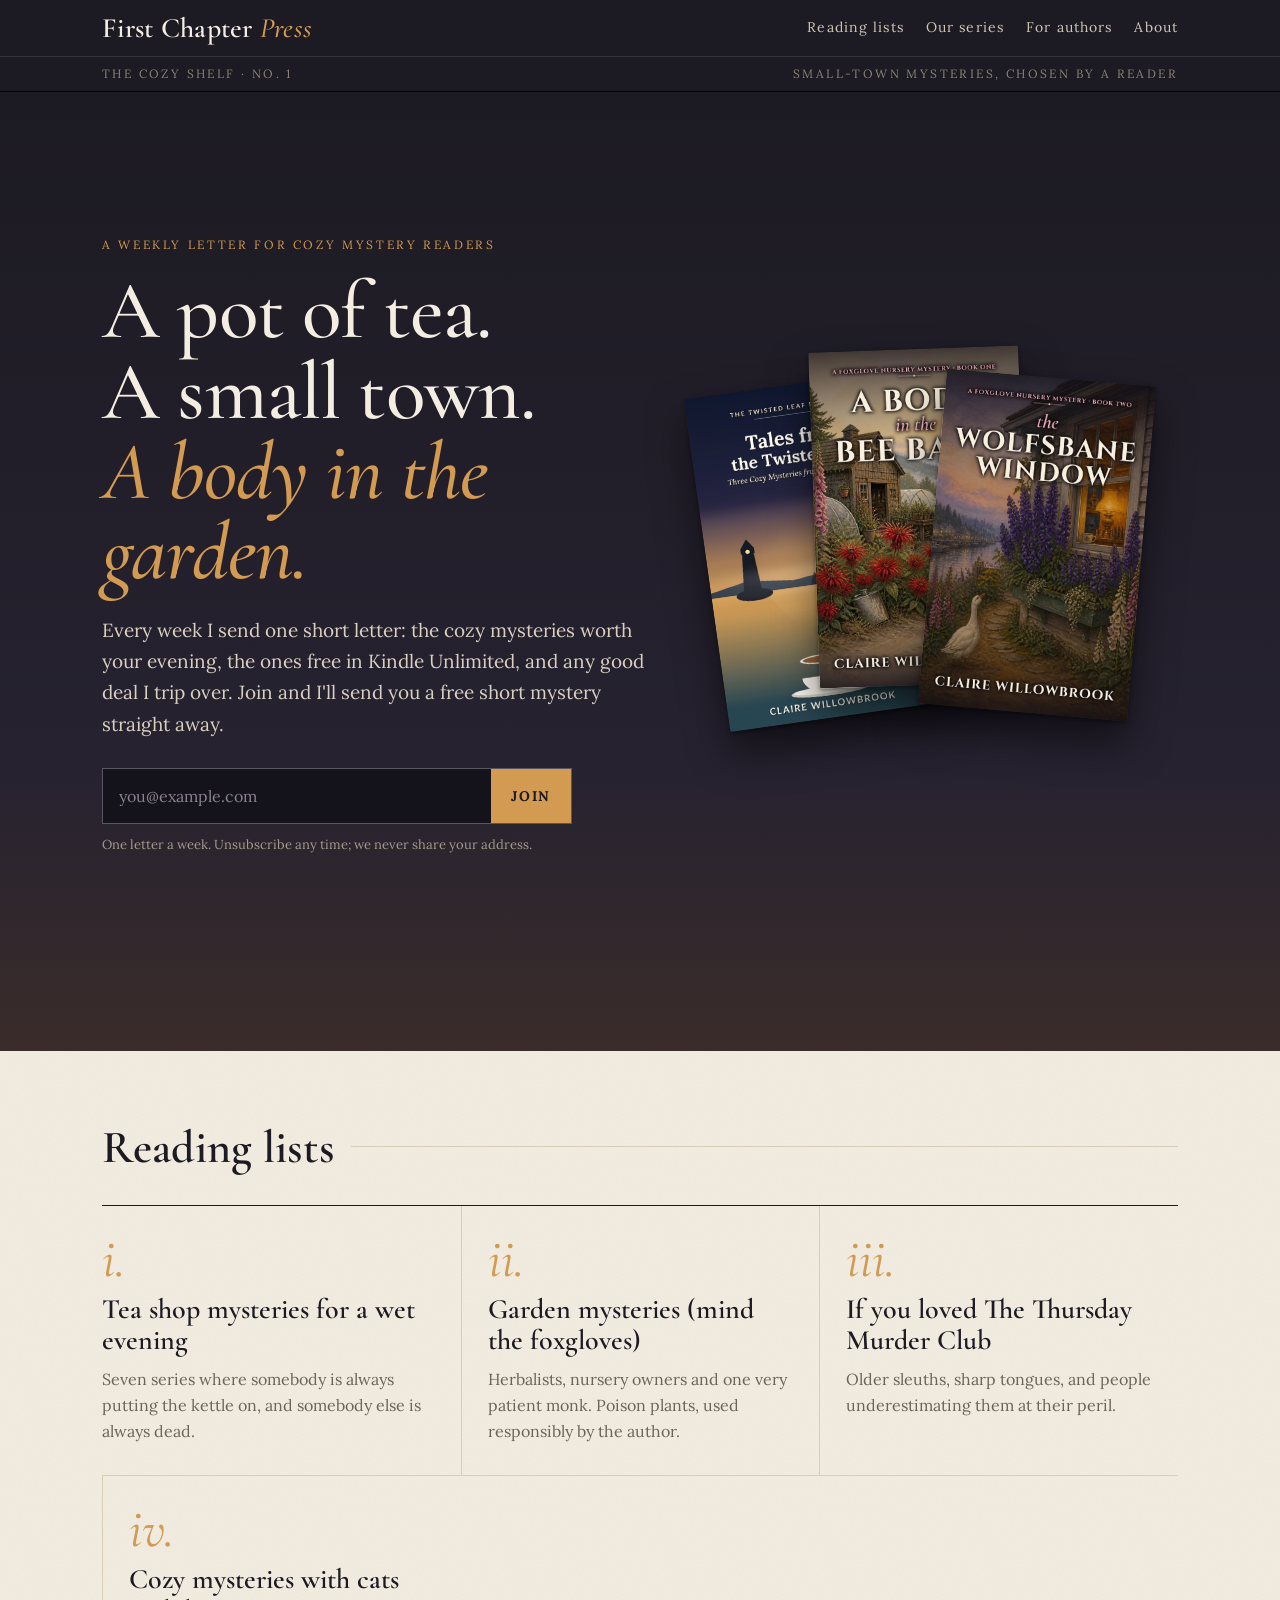
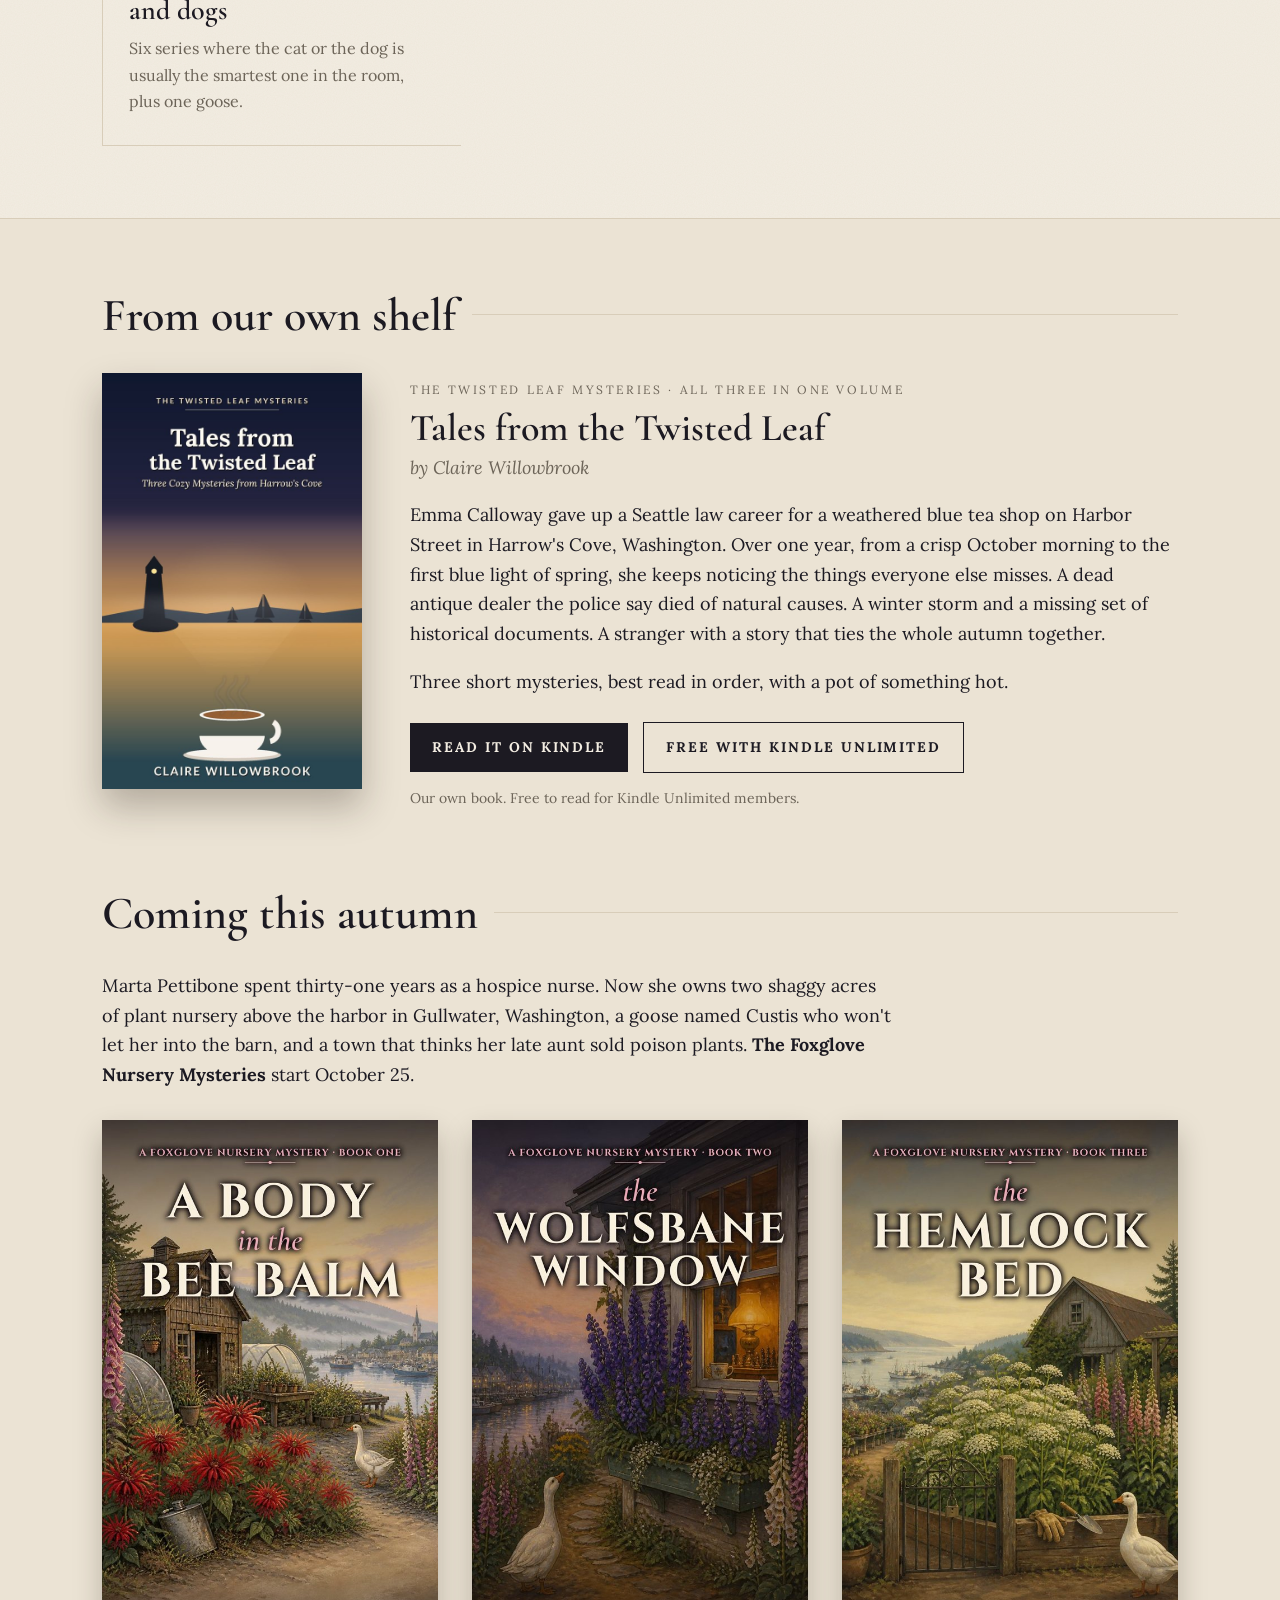
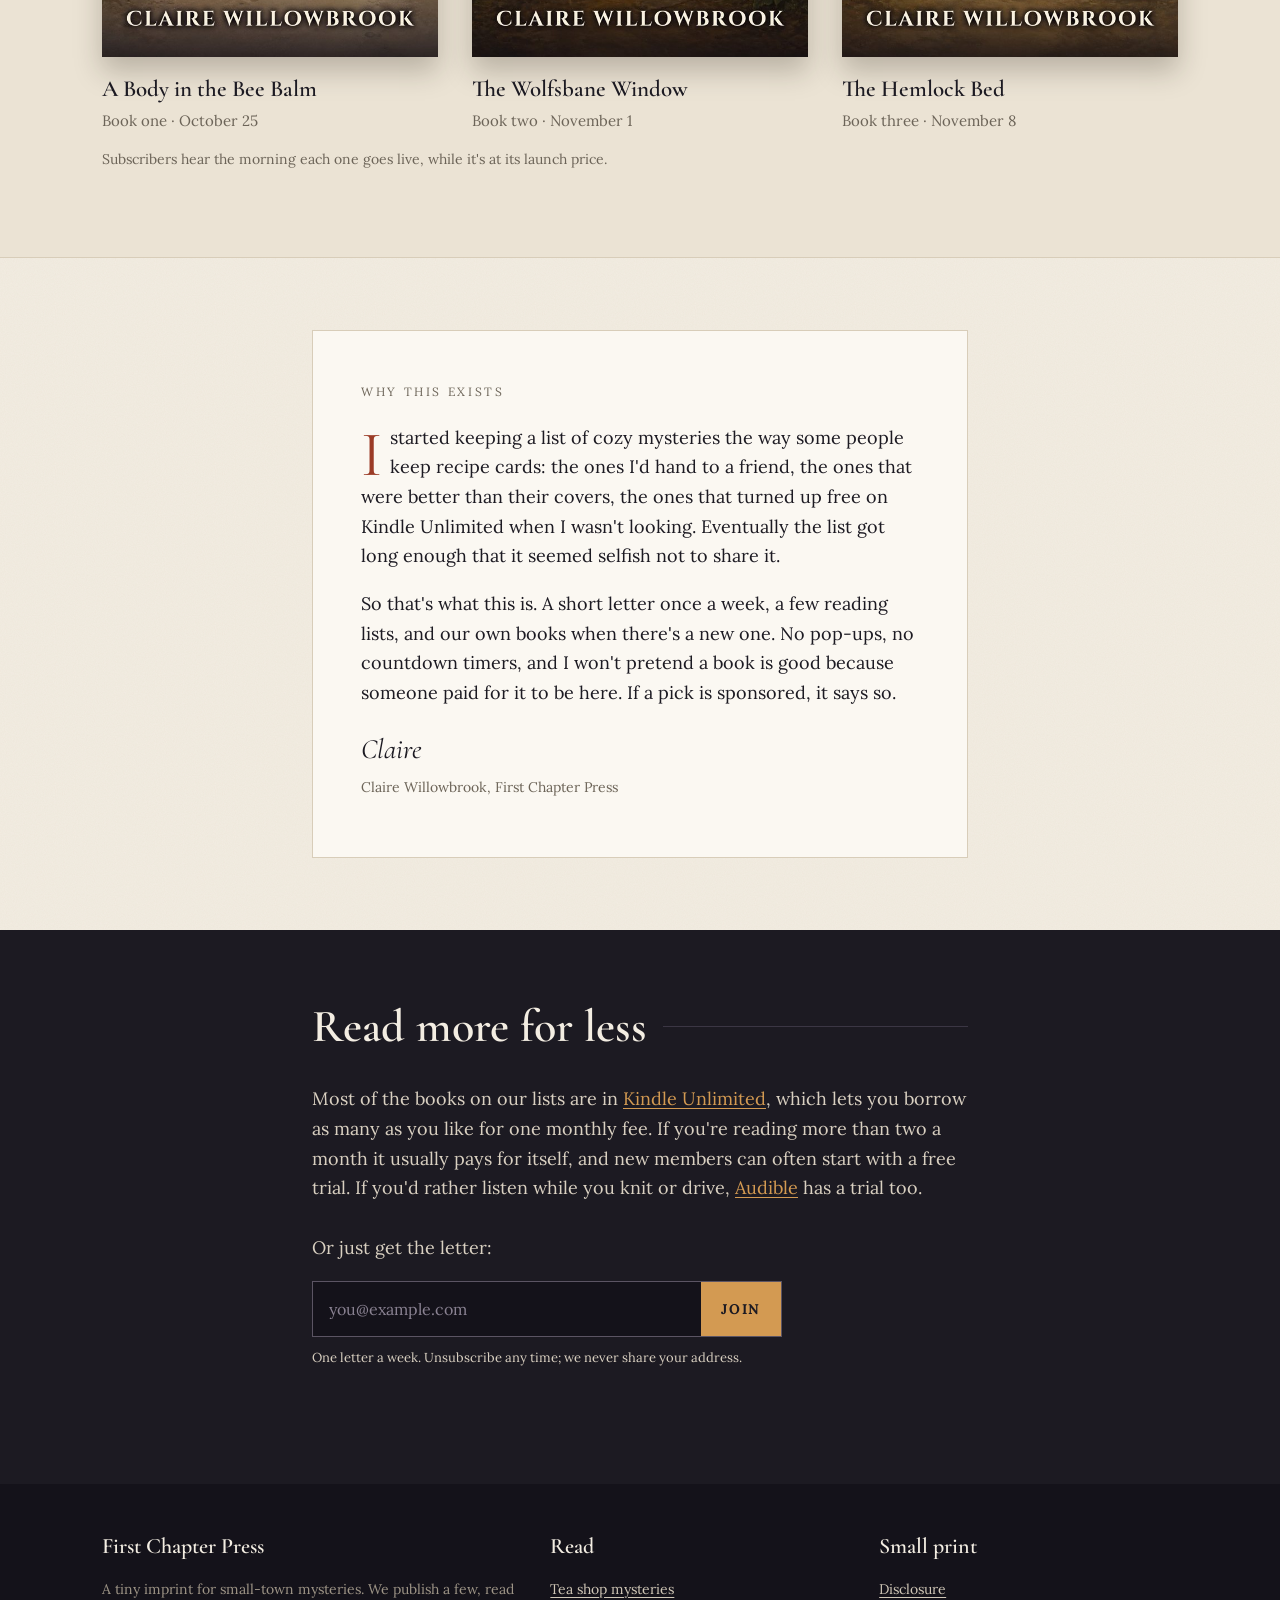
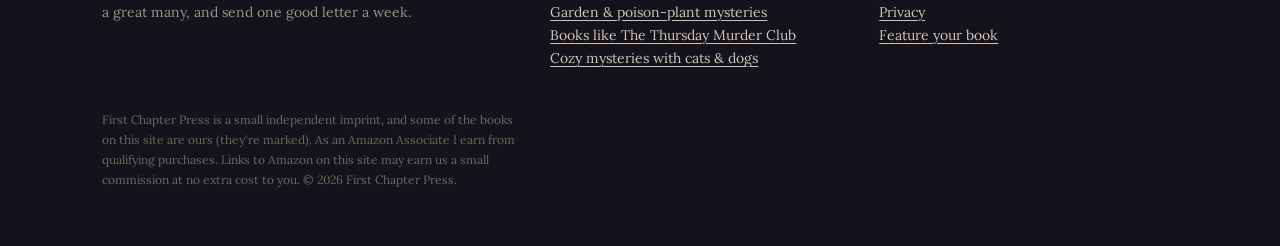
==== index.html @ 1f83b0ff "Add reading list: cozy mysteries with cats and dogs (+ home card, footer, sitemap)" ====
<!doctype html>
<html lang="en">
<head>
<meta charset="utf-8">
<meta name="viewport" content="width=device-width,initial-scale=1">
<title>First Chapter Press | Cozy mysteries worth your evening</title>
<meta name="description" content="A weekly letter and reading lists for cozy mystery readers: tea shop mysteries, garden mysteries, Kindle Unlimited finds, and a free short mystery when you join.">
<link rel="canonical" href="https://firstchapterpress.com/">
<meta property="og:title" content="First Chapter Press | Cozy mysteries worth your evening">
<meta property="og:description" content="A weekly letter and reading lists for cozy mystery readers: tea shop mysteries, garden mysteries, Kindle Unlimited finds, and a free short mystery when you join.">
<meta property="og:image" content="https://firstchapterpress.com/img/twisted-leaf.jpg">
<meta property="og:type" content="website">
<meta name="twitter:card" content="summary_large_image">
<link rel="icon" href="data:image/svg+xml,%3Csvg xmlns='http://www.w3.org/2000/svg' viewBox='0 0 64 64'%3E%3Crect width='64' height='64' rx='8' fill='%231c1a22'/%3E%3Ctext x='32' y='45' font-family='Georgia' font-size='38' font-style='italic' fill='%23d39a52' text-anchor='middle'%3Ef%3C/text%3E%3C/svg%3E">
<link rel="preconnect" href="https://fonts.googleapis.com"><link rel="preconnect" href="https://fonts.gstatic.com" crossorigin>
<link href="https://fonts.googleapis.com/css2?family=Cormorant+Garamond:ital,wght@0,500;0,600;1,500;1,600&family=Lora:ital,wght@0,400;0,700;1,400&display=swap" rel="stylesheet">
<link rel="stylesheet" href="/style.css">
</head>
<body>
<header class="mast"><div class="wrap">
  <a class="logo" href="/">First Chapter <i>Press</i></a>
  <nav><a href="/#lists">Reading lists</a><a href="/#series">Our series</a><a href="/authors.html">For authors</a><a href="/about.html">About</a></nav>
</div>
<div class="issue"><div class="wrap"><span>The Cozy Shelf &middot; No. 1</span><span>Small-town mysteries, chosen by a reader</span></div></div>
</header>

<section class="hero"><div class="wrap">
  <div>
    <span class="kicker">A weekly letter for cozy mystery readers</span>
    <h1>A pot of tea.<br>A small town.<br><em>A body in the garden.</em></h1>
    <p class="lede">Every week I send one short letter: the cozy mysteries worth your evening, the ones free in Kindle Unlimited, and any good deal I trip over. Join and I'll send you a free short mystery straight away.</p>
    <form class="signup" data-ml onsubmit="return fcpSubscribe(this)">
  <input type="email" name="email" required placeholder="you@example.com" aria-label="Email address">
  <input type="hidden" name="src" value="home-hero">
  <button type="submit">Join</button>
</form>
<p class="fine">One letter a week. Unsubscribe any time; we never share your address.</p>
<p class="formmsg" aria-live="polite"></p>
  </div>
  <div class="stack" aria-hidden="true">
    <img src="/img/twisted-leaf.jpg" alt="">
    <img src="/img/bee-balm.jpg" alt="">
    <img src="/img/wolfsbane-window.jpg" alt="">
  </div>
</div></section>

<section id="lists"><div class="wrap">
  <div class="rule"><h2>Reading lists</h2></div>
  <div class="lists">
    <a class="card" href="/tea-shop-mysteries.html"><span class="num">i.</span><h3>Tea shop mysteries for a wet evening</h3><p>Seven series where somebody is always putting the kettle on, and somebody else is always dead.</p></a>
    <a class="card" href="/garden-mysteries.html"><span class="num">ii.</span><h3>Garden mysteries (mind the foxgloves)</h3><p>Herbalists, nursery owners and one very patient monk. Poison plants, used responsibly by the author.</p></a>
    <a class="card" href="/books-like-thursday-murder-club.html"><span class="num">iii.</span><h3>If you loved The Thursday Murder Club</h3><p>Older sleuths, sharp tongues, and people underestimating them at their peril.</p></a>
    <a class="card" href="/cozy-mysteries-with-cats-and-dogs.html"><span class="num">iv.</span><h3>Cozy mysteries with cats and dogs</h3><p>Six series where the cat or the dog is usually the smartest one in the room, plus one goose.</p></a>
  </div>
</div></section>

<section class="strip" id="series"><div class="wrap">
  <div class="rule"><h2>From our own shelf</h2></div>
  <div class="feature">
    <a href="https://www.amazon.com/dp/B0H6KGJNWW?tag=firstchapterp-20" rel="sponsored noopener"><img src="/img/twisted-leaf.jpg" alt="Tales from the Twisted Leaf by Claire Willowbrook"></a>
    <div>
      <span class="kicker">The Twisted Leaf Mysteries &middot; all three in one volume</span>
      <h3>Tales from the Twisted Leaf</h3>
      <p class="by">by Claire Willowbrook</p>
      <p>Emma Calloway gave up a Seattle law career for a weathered blue tea shop on Harbor Street in Harrow's Cove, Washington. Over one year, from a crisp October morning to the first blue light of spring, she keeps noticing the things everyone else misses. A dead antique dealer the police say died of natural causes. A winter storm and a missing set of historical documents. A stranger with a story that ties the whole autumn together.</p>
      <p>Three short mysteries, best read in order, with a pot of something hot.</p>
      <a class="btn" href="https://www.amazon.com/dp/B0H6KGJNWW?tag=firstchapterp-20" rel="sponsored noopener">Read it on Kindle</a>
      <a class="btn ghost" href="https://www.amazon.com/kindle-dbs/hz/signup?tag=firstchapterp-20" rel="sponsored noopener">Free with Kindle Unlimited</a>
      <p class="note">Our own book. Free to read for Kindle Unlimited members.</p>
    </div>
  </div>

  <div style="height:64px"></div>
  <div class="rule"><h2>Coming this autumn</h2></div>
  <p style="max-width:44em">Marta Pettibone spent thirty-one years as a hospice nurse. Now she owns two shaggy acres of plant nursery above the harbor in Gullwater, Washington, a goose named Custis who won't let her into the barn, and a town that thinks her late aunt sold poison plants. <b>The Foxglove Nursery Mysteries</b> start October 25.</p>
  <div class="trio" style="margin-top:30px">
    <figure><img src="/img/bee-balm.jpg" alt="A Body in the Bee Balm"><figcaption><b>A Body in the Bee Balm</b>Book one &middot; October 25</figcaption></figure>
    <figure><img src="/img/wolfsbane-window.jpg" alt="The Wolfsbane Window"><figcaption><b>The Wolfsbane Window</b>Book two &middot; November 1</figcaption></figure>
    <figure><img src="/img/hemlock-bed.jpg" alt="The Hemlock Bed"><figcaption><b>The Hemlock Bed</b>Book three &middot; November 8</figcaption></figure>
  </div>
  <p class="note">Subscribers hear the morning each one goes live, while it's at its launch price.</p>
</div></section>

<section><div class="narrow">
  <div class="letter">
    <span class="kicker">Why this exists</span>
    <p>I started keeping a list of cozy mysteries the way some people keep recipe cards: the ones I'd hand to a friend, the ones that were better than their covers, the ones that turned up free on Kindle Unlimited when I wasn't looking. Eventually the list got long enough that it seemed selfish not to share it.</p>
    <p>So that's what this is. A short letter once a week, a few reading lists, and our own books when there's a new one. No pop-ups, no countdown timers, and I won't pretend a book is good because someone paid for it to be here. If a pick is sponsored, it says so.</p>
    <div class="sig">Claire</div>
    <p class="note" style="margin-top:4px">Claire Willowbrook, First Chapter Press</p>
  </div>
</div></section>

<section class="band"><div class="narrow" style="text-align:left">
  <div class="rule"><h2>Read more for less</h2></div>
  <p>Most of the books on our lists are in <a href="https://www.amazon.com/kindle-dbs/hz/signup?tag=firstchapterp-20" rel="sponsored noopener" style="color:var(--amber)">Kindle Unlimited</a>, which lets you borrow as many as you like for one monthly fee. If you're reading more than two a month it usually pays for itself, and new members can often start with a free trial. If you'd rather listen while you knit or drive, <a href="https://www.amazon.com/hz/audible/mlp?tag=firstchapterp-20" rel="sponsored noopener" style="color:var(--amber)">Audible</a> has a trial too.</p>
  <p style="margin-top:30px">Or just get the letter:</p>
  <form class="signup" data-ml onsubmit="return fcpSubscribe(this)">
  <input type="email" name="email" required placeholder="you@example.com" aria-label="Email address">
  <input type="hidden" name="src" value="home-band">
  <button type="submit">Join</button>
</form>
<p class="fine">One letter a week. Unsubscribe any time; we never share your address.</p>
<p class="formmsg" aria-live="polite"></p>
</div></section>

<footer><div class="wrap">
  <div><h4>First Chapter Press</h4><p>A tiny imprint for small-town mysteries. We publish a few, read a great many, and send one good letter a week.</p></div>
  <div><h4>Read</h4><p><a href="/tea-shop-mysteries.html">Tea shop mysteries</a><br><a href="/garden-mysteries.html">Garden &amp; poison-plant mysteries</a><br><a href="/books-like-thursday-murder-club.html">Books like The Thursday Murder Club</a><br><a href="/cozy-mysteries-with-cats-and-dogs.html">Cozy mysteries with cats &amp; dogs</a></p></div>
  <div><h4>Small print</h4><p><a href="/about.html#disclosure">Disclosure</a><br><a href="/privacy.html">Privacy</a><br><a href="/authors.html">Feature your book</a></p></div>
</div>
<div class="wrap"><p style="margin-top:26px;font-size:12px;color:#6f675c">First Chapter Press is a small independent imprint, and some of the books on this site are ours (they&#x27;re marked). As an Amazon Associate I earn from qualifying purchases. Links to Amazon on this site may earn us a small commission at no extra cost to you. &copy; 2026 First Chapter Press.</p></div>
</footer>
<script>
function fcpSubscribe(f){
  var msg=f.parentNode.querySelector('.formmsg'); var email=f.email.value.trim();
  var url='https://assets.mailerlite.com/jsonp/2493463/forms/201066353182901960/subscribe';
  if(!url){msg.textContent='Sign-ups open in a moment. Please try again shortly.';return false;}
  var b=f.querySelector('button'); b.disabled=true; b.textContent='...';
  var data=new FormData(); data.append('fields[email]',email); data.append('ml-submit','1'); data.append('anticsrf','true');
  fetch(url,{method:'POST',body:data}).then(function(r){return r.json().catch(function(){return {success:r.ok}})})
   .then(function(j){ if(j && j.success!==false){f.style.display='none';msg.innerHTML='<b>You\'re in.</b> Your free story is on its way. Give it a minute, and peek in Promotions if it hides.';} else {msg.textContent='That didn\'t go through. Check the address and try again?';b.disabled=false;b.textContent='Join';} })
   .catch(function(){msg.textContent='That didn\'t go through. Please try again.';b.disabled=false;b.textContent='Join';});
  return false;
}
</script>
</body>
</html>
---- style.css ----
:root{
  --ink:#1c1a22; --ink-2:#2a2733; --paper:#f3ede2; --paper-2:#ebe3d4; --cream:#fbf8f2;
  --amber:#d39a52; --rust:#9b3b26; --sage:#5f6f5a; --muted:#6c6458; --line:#d8cdb9;
  --display:"Cormorant Garamond",Georgia,serif; --body:"Lora",Georgia,serif;
}
*{box-sizing:border-box}
html{-webkit-text-size-adjust:100%}
body{margin:0;background:var(--paper);color:var(--ink);font-family:var(--body);font-size:18px;line-height:1.65;
  background-image:url("data:image/svg+xml,%3Csvg xmlns='http://www.w3.org/2000/svg' width='160' height='160'%3E%3Cfilter id='n'%3E%3CfeTurbulence type='fractalNoise' baseFrequency='.9' numOctaves='2' stitchTiles='stitch'/%3E%3CfeColorMatrix values='0 0 0 0 0.35 0 0 0 0 0.3 0 0 0 0 0.22 0 0 0 .07 0'/%3E%3C/filter%3E%3Crect width='100%25' height='100%25' filter='url(%23n)'/%3E%3C/svg%3E")}
a{color:var(--rust);text-underline-offset:3px;text-decoration-thickness:1px}
a:hover{color:var(--ink)}
img{max-width:100%;display:block}
.wrap{max-width:1120px;margin:0 auto;padding:0 22px}
.narrow{max-width:700px;margin:0 auto;padding:0 22px}
.kicker{font-family:var(--body);font-size:12px;letter-spacing:.22em;text-transform:uppercase;color:var(--muted)}

/* masthead */
.mast{background:var(--ink);color:var(--paper);border-bottom:1px solid #000}
.mast .wrap{display:flex;align-items:center;justify-content:space-between;gap:16px;padding-top:14px;padding-bottom:14px}
.logo{font-family:var(--display);font-size:28px;font-weight:600;color:var(--paper);text-decoration:none;letter-spacing:.01em;line-height:1}
.logo i{color:var(--amber);font-weight:500}
.mast nav{display:flex;gap:22px;flex-wrap:wrap}
.mast nav a{color:#cfc6b6;text-decoration:none;font-size:14px;letter-spacing:.08em}
.mast nav a:hover{color:var(--amber)}
.issue{font-size:12px;letter-spacing:.2em;text-transform:uppercase;color:#8d8577;border-top:1px solid #34303d}
.issue .wrap{padding-top:7px;padding-bottom:7px;display:flex;justify-content:space-between}

/* hero */
.hero{background:linear-gradient(180deg,var(--ink) 0%,#262230 70%,#3a2c2a 100%);color:var(--paper);overflow:hidden}
.hero .wrap{display:grid;grid-template-columns:1.05fr .95fr;gap:40px;align-items:center;padding-top:64px;padding-bottom:80px}
.hero h1{font-family:var(--display);font-weight:500;font-size:clamp(44px,6.4vw,82px);line-height:.98;margin:14px 0 22px;letter-spacing:-.01em}
.hero h1 em{color:var(--amber);font-weight:500}
.hero p.lede{font-size:19px;color:#d9d0c1;max-width:30em;margin:0 0 28px}
.hero .kicker{color:var(--amber)}
.stack{position:relative;height:440px}
.stack img{position:absolute;width:210px;border-radius:2px;box-shadow:0 22px 40px rgba(0,0,0,.55),0 2px 4px rgba(0,0,0,.4);transition:transform .35s ease}
.stack img:nth-child(1){left:4%;top:40px;transform:rotate(-8deg)}
.stack img:nth-child(2){left:26%;top:6px;transform:rotate(-2deg);z-index:2}
.stack img:nth-child(3){left:50%;top:34px;transform:rotate(5deg);z-index:3}
.stack:hover img:nth-child(1){transform:rotate(-11deg) translateX(-14px)}
.stack:hover img:nth-child(3){transform:rotate(8deg) translateX(14px)}

/* signup */
.signup{display:flex;gap:0;max-width:470px;border:1px solid #5b5463;background:#14121a}
.signup input{flex:1;min-width:0;background:transparent;border:0;color:var(--paper);font:inherit;font-size:16px;padding:14px 16px}
.signup input::placeholder{color:#8a8292}
.signup button{background:var(--amber);color:var(--ink);border:0;font-family:var(--body);font-weight:700;font-size:14px;letter-spacing:.12em;text-transform:uppercase;padding:0 20px;cursor:pointer}
.signup button:hover{background:#e4b06a}
.signup.light{border-color:var(--ink);background:var(--cream)}
.signup.light input{color:var(--ink)}
.signup.light input::placeholder{color:#8b8274}
.signup.light button{background:var(--ink);color:var(--paper)}
.fine{font-size:13px;color:#a39a8c;margin-top:10px}
.fine.dark{color:var(--muted)}
.formmsg{font-size:15px;margin-top:10px;min-height:1em}

/* sections */
section{padding:72px 0}
.rule{display:flex;align-items:center;gap:16px;margin-bottom:34px}
.rule h2{font-family:var(--display);font-weight:600;font-size:clamp(32px,4vw,46px);margin:0;line-height:1.05}
.rule:after{content:"";flex:1;height:1px;background:var(--line)}

/* feature book */
.feature{display:grid;grid-template-columns:260px 1fr;gap:48px;align-items:start}
.feature img{box-shadow:0 18px 34px rgba(40,30,20,.28)}
.feature h3{font-family:var(--display);font-size:38px;font-weight:600;margin:6px 0 4px;line-height:1.05}
.feature .by{font-style:italic;color:var(--muted);margin:0 0 18px}
.btn{display:inline-block;background:var(--ink);color:var(--paper);text-decoration:none;font-size:14px;letter-spacing:.14em;text-transform:uppercase;font-weight:700;padding:13px 22px;margin:8px 10px 0 0}
.btn:hover{background:var(--rust);color:#fff}
.btn.ghost{background:transparent;color:var(--ink);border:1px solid var(--ink)}
.btn.ghost:hover{background:var(--ink);color:var(--paper)}
.note{font-size:14px;color:var(--muted);margin-top:14px}

/* series strip */
.strip{background:var(--paper-2);border-top:1px solid var(--line);border-bottom:1px solid var(--line)}
.trio{display:grid;grid-template-columns:repeat(3,1fr);gap:34px}
.trio figure{margin:0}
.trio img{box-shadow:0 14px 26px rgba(40,30,20,.25)}
.trio figcaption{margin-top:14px;font-size:15px;color:var(--muted)}
.trio figcaption b{display:block;font-family:var(--display);font-size:23px;color:var(--ink);font-weight:600}

/* reading lists grid */
.lists{display:grid;grid-template-columns:repeat(3,1fr);gap:0;border-top:1px solid var(--ink)}
.lists a.card{display:block;padding:26px 26px 30px 0;text-decoration:none;color:var(--ink);border-bottom:1px solid var(--line)}
.lists a.card+ a.card{padding-left:26px;border-left:1px solid var(--line)}
.lists .num{font-family:var(--display);font-size:54px;line-height:1;color:var(--amber);font-style:italic}
.lists h3{font-family:var(--display);font-size:28px;line-height:1.1;margin:8px 0 10px;font-weight:600}
.lists p{font-size:16px;color:var(--muted);margin:0}
.lists a.card:hover h3{color:var(--rust)}

/* letter */
.letter{background:var(--cream);border:1px solid var(--line);padding:44px 48px;position:relative}
.letter p:first-of-type:first-letter{font-family:var(--display);font-size:64px;float:left;line-height:.8;padding:6px 8px 0 0;color:var(--rust)}
.sig{font-family:var(--display);font-style:italic;font-size:28px;margin-top:8px}

/* dark band */
.band{background:var(--ink);color:var(--paper)}
.band h2{color:var(--paper)}
.band .rule:after{background:#3b3644}
.band p{color:#d9d0c1}

/* article */
.article h1{font-family:var(--display);font-weight:600;font-size:clamp(40px,5.4vw,64px);line-height:1.02;margin:12px 0 18px}
.article .dek{font-size:21px;font-style:italic;color:var(--muted);margin:0 0 26px}
.byline{font-size:14px;color:var(--muted);border-top:1px solid var(--line);border-bottom:1px solid var(--line);padding:10px 0;margin-bottom:36px}
.pick{display:grid;grid-template-columns:64px 1fr;gap:18px;padding:30px 0;border-bottom:1px solid var(--line)}
.pick .n{font-family:var(--display);font-size:52px;font-style:italic;color:var(--amber);line-height:1}
.pick h2{font-family:var(--display);font-size:32px;line-height:1.1;margin:0 0 2px;font-weight:600}
.pick .who{font-style:italic;color:var(--muted);margin:0 0 12px}
.pick .go{font-size:14px;letter-spacing:.12em;text-transform:uppercase;font-weight:700}
.pick.ours{background:var(--cream);margin:0 -22px;padding:30px 22px;border:1px solid var(--line)}
.pick.ours .tag{display:inline-block;font-size:11px;letter-spacing:.18em;text-transform:uppercase;background:var(--ink);color:var(--paper);padding:3px 8px;margin-bottom:10px}
.pick.ours img{width:120px;float:right;margin:0 0 10px 18px;box-shadow:0 10px 20px rgba(0,0,0,.2)}
blockquote{margin:26px 0;padding-left:20px;border-left:3px solid var(--amber);font-family:var(--display);font-size:26px;line-height:1.3;font-style:italic}

/* footer */
footer{background:#14121a;color:#9d9486;font-size:14px;padding:44px 0}
footer .wrap{display:grid;grid-template-columns:1.4fr 1fr 1fr;gap:30px}
footer a{color:#cfc6b6}
footer h4{font-family:var(--display);color:var(--paper);font-size:22px;margin:0 0 8px;font-weight:600}
.disclose{font-size:13px;color:var(--muted);border-top:1px dashed var(--line);margin-top:40px;padding-top:14px}

@media (max-width:860px){
  .hero .wrap{grid-template-columns:1fr;padding-top:40px;padding-bottom:40px}
  .stack{height:300px;max-width:420px}
  .stack img{width:150px}
  .feature{grid-template-columns:1fr;gap:26px}
  .feature img{max-width:240px}
  .trio,.lists{grid-template-columns:1fr}
  .lists a.card+ a.card{padding-left:0;border-left:0}
  footer .wrap{grid-template-columns:1fr}
  .letter{padding:28px 22px}
  .mast nav{gap:12px}
  .mast nav a{font-size:12px}
  .logo{font-size:21px;white-space:nowrap}
  .mast .wrap{flex-direction:column;align-items:flex-start;gap:8px}
  .issue .wrap span:last-child{display:none}
  section{padding:52px 0}
}
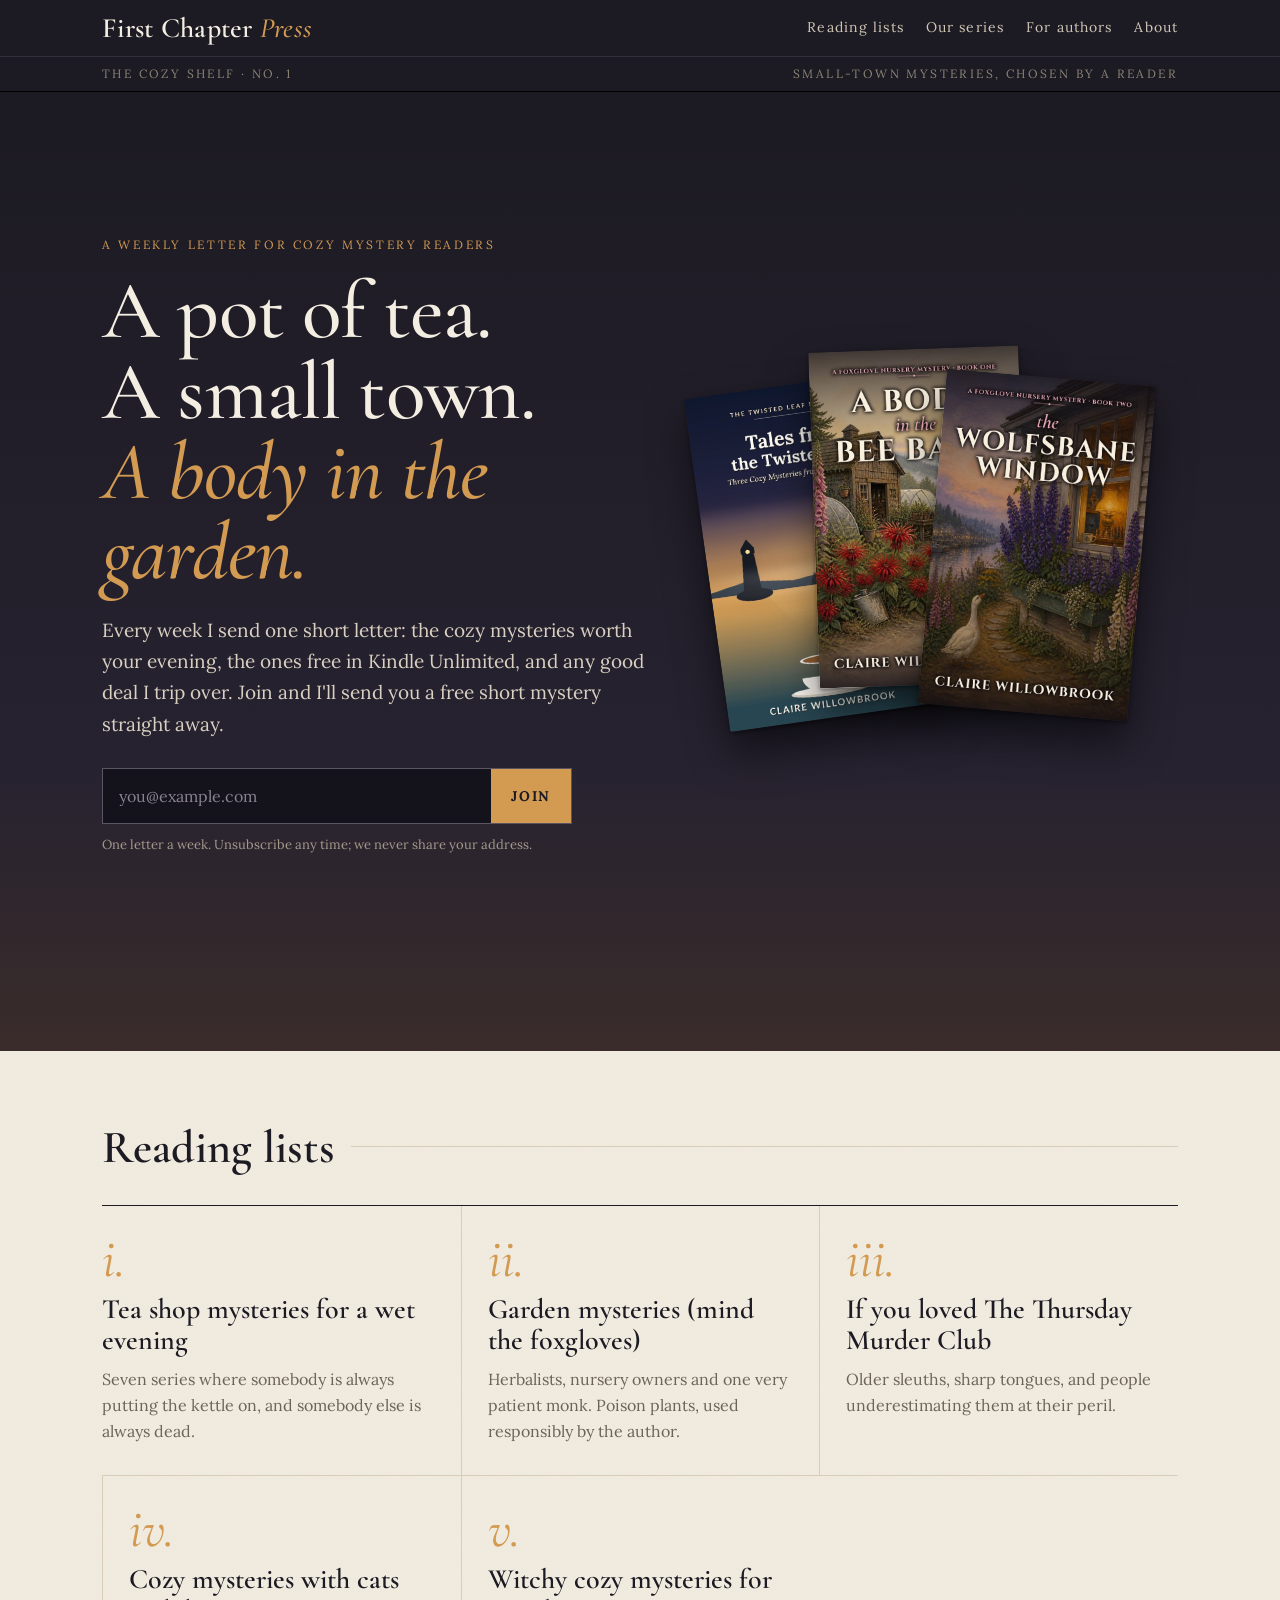
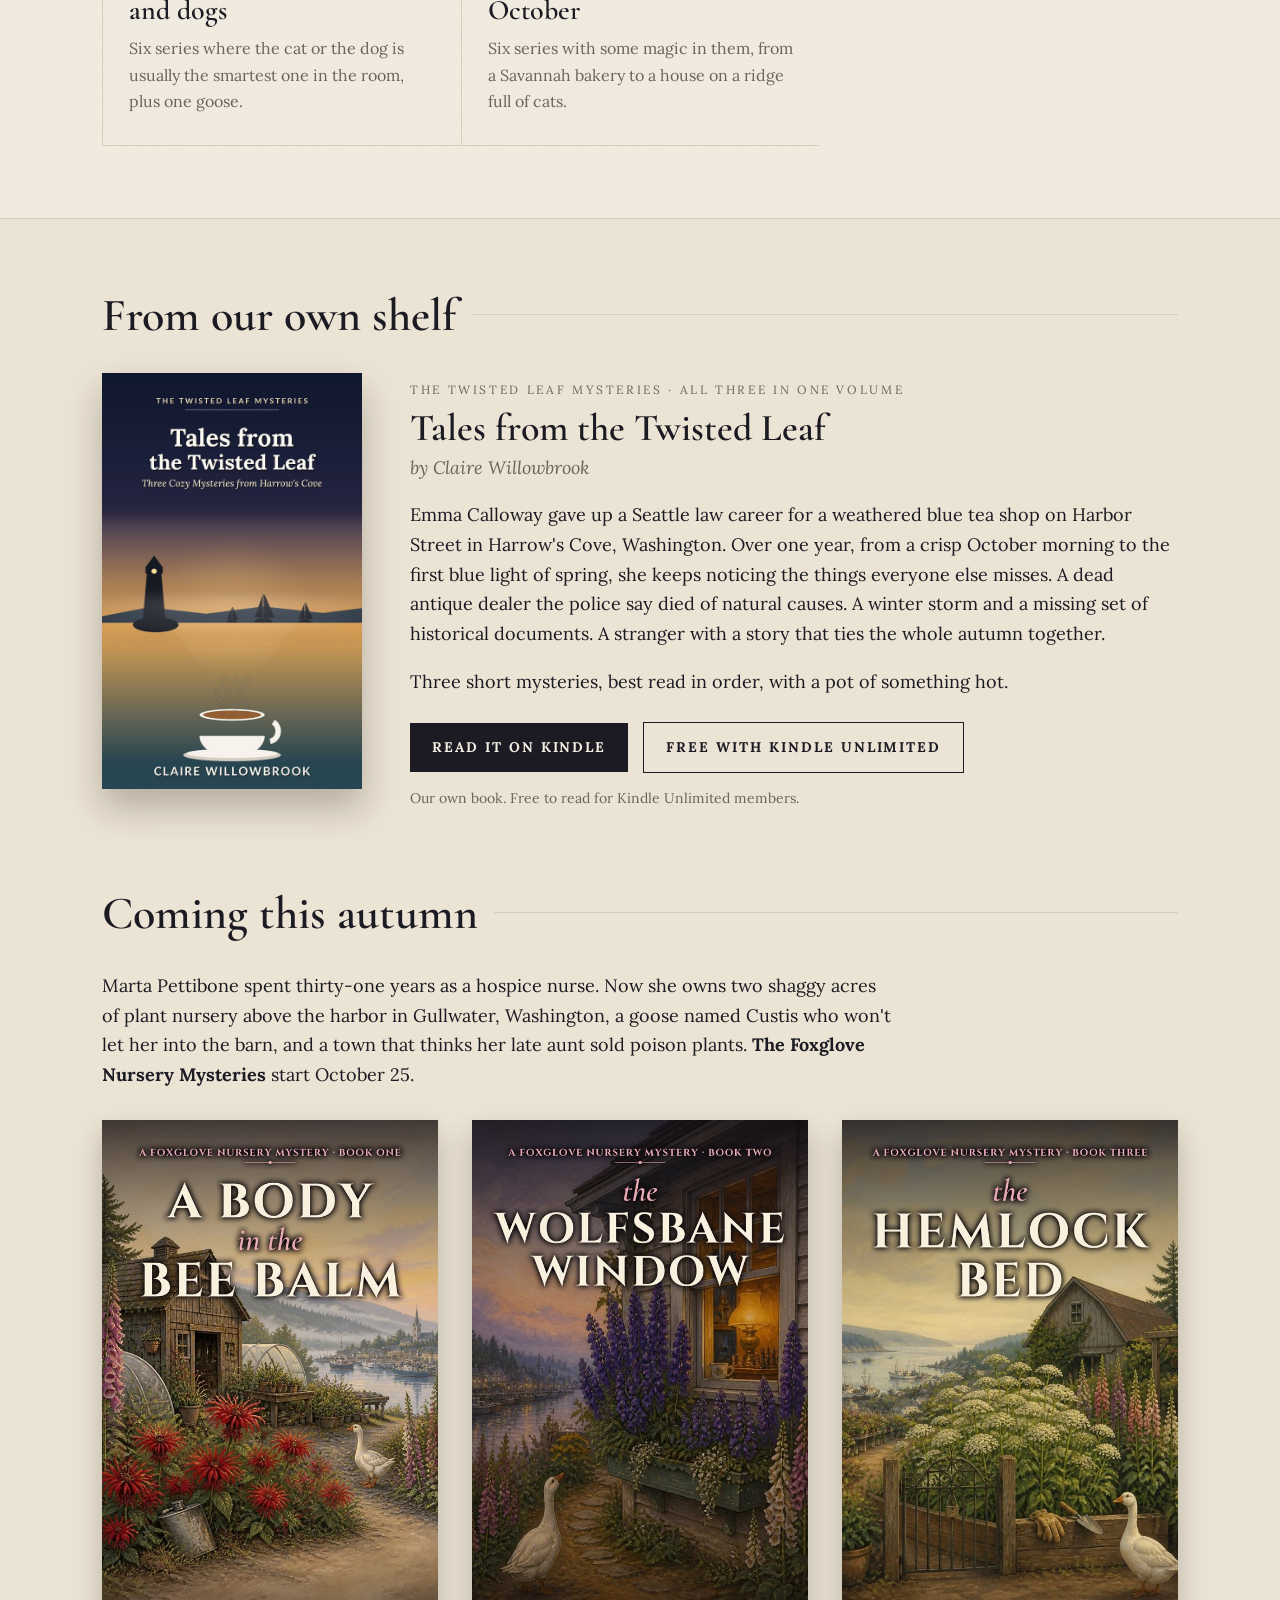
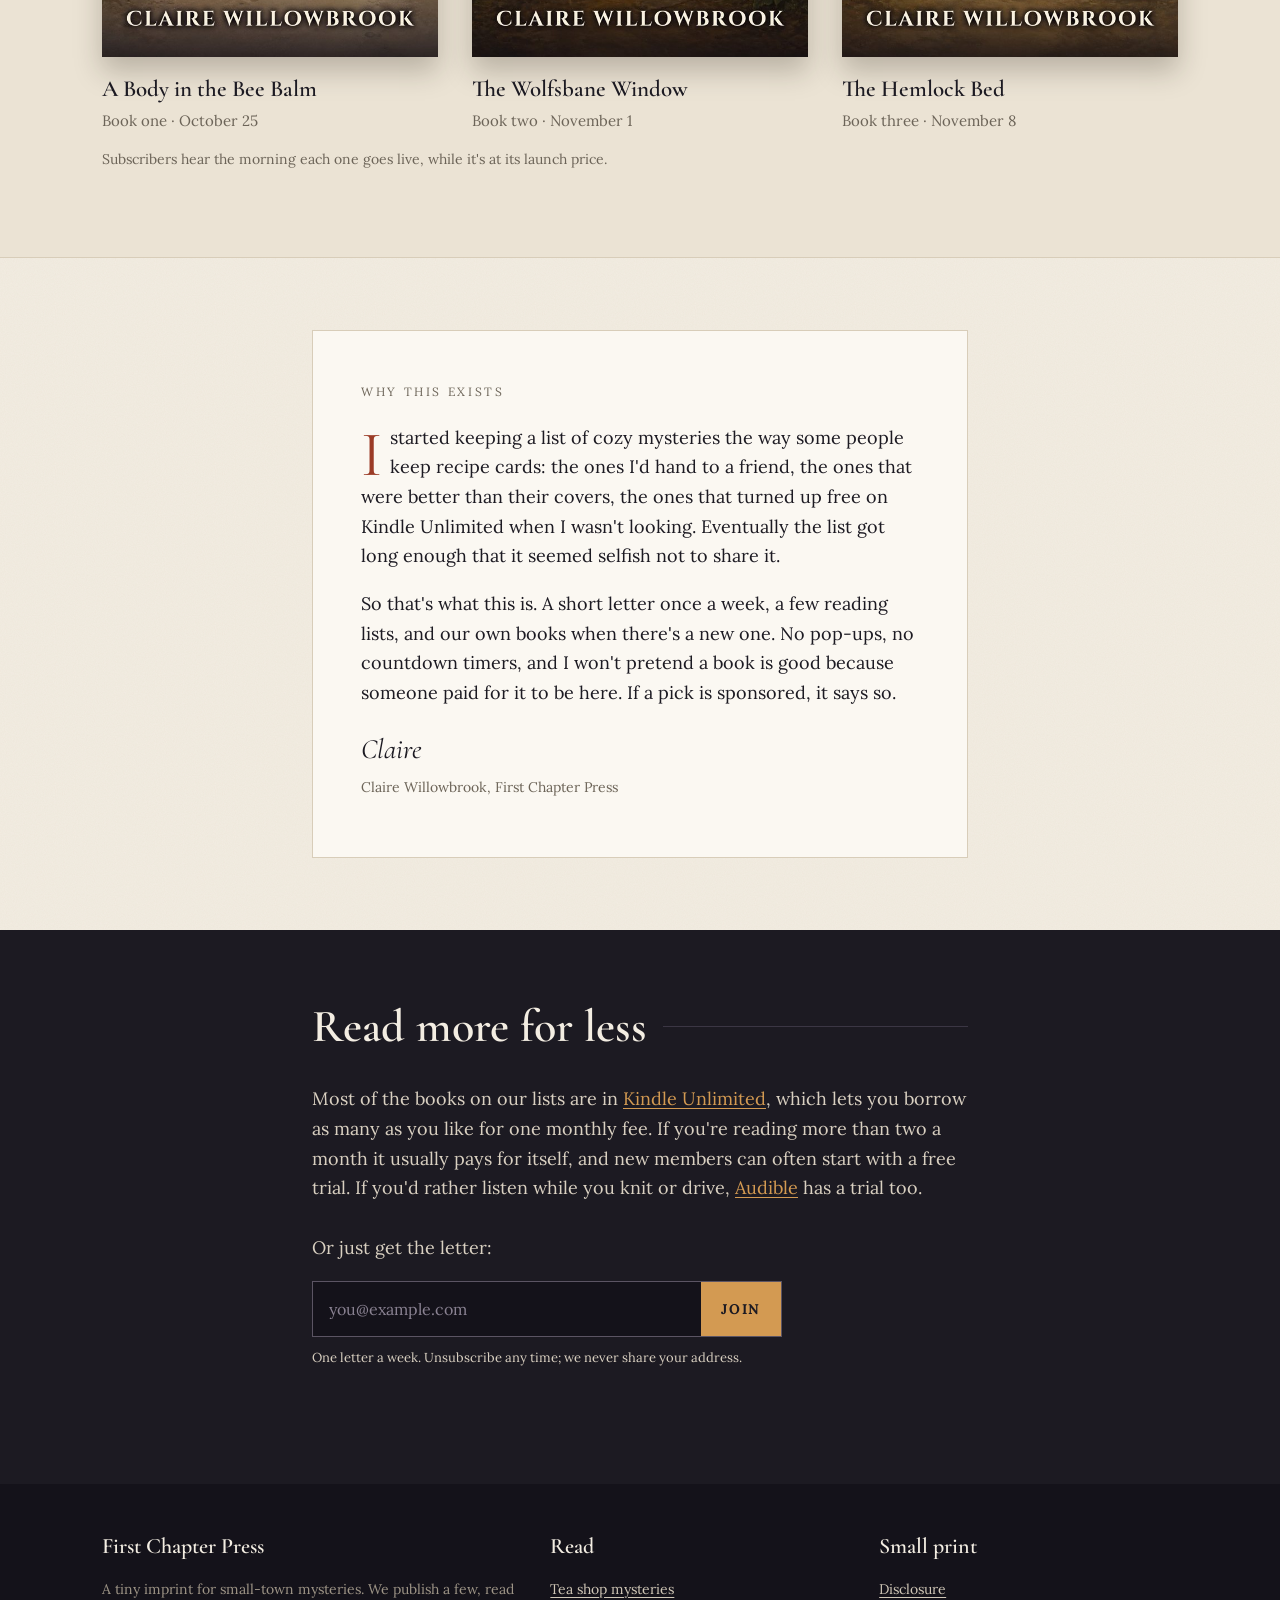
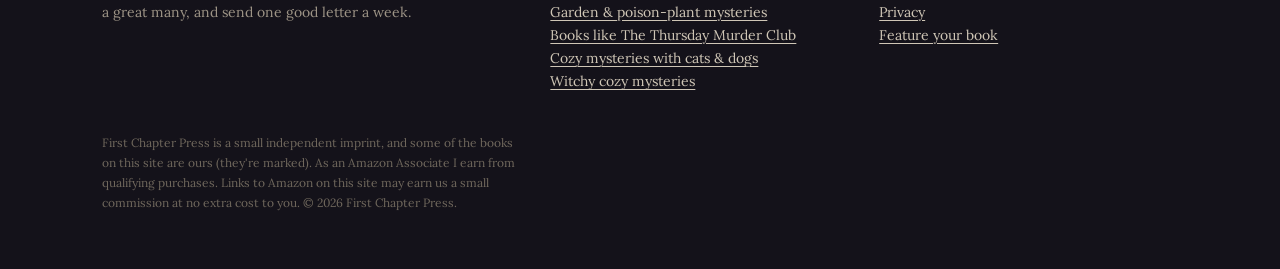
==== commit a2621dd8: "Add reading list: witchy cozy mysteries (+ home card, footer, sitemap)" ====
--- a/index.html
+++ b/index.html
@@ -51,6 +51,7 @@
     <a class="card" href="/garden-mysteries.html"><span class="num">ii.</span><h3>Garden mysteries (mind the foxgloves)</h3><p>Herbalists, nursery owners and one very patient monk. Poison plants, used responsibly by the author.</p></a>
     <a class="card" href="/books-like-thursday-murder-club.html"><span class="num">iii.</span><h3>If you loved The Thursday Murder Club</h3><p>Older sleuths, sharp tongues, and people underestimating them at their peril.</p></a>
     <a class="card" href="/cozy-mysteries-with-cats-and-dogs.html"><span class="num">iv.</span><h3>Cozy mysteries with cats and dogs</h3><p>Six series where the cat or the dog is usually the smartest one in the room, plus one goose.</p></a>
+    <a class="card" href="/witchy-cozy-mysteries.html"><span class="num">v.</span><h3>Witchy cozy mysteries for October</h3><p>Six series with some magic in them, from a Savannah bakery to a house on a ridge full of cats.</p></a>
   </div>
 </div></section>
 
@@ -106,7 +107,7 @@
 
 <footer><div class="wrap">
   <div><h4>First Chapter Press</h4><p>A tiny imprint for small-town mysteries. We publish a few, read a great many, and send one good letter a week.</p></div>
-  <div><h4>Read</h4><p><a href="/tea-shop-mysteries.html">Tea shop mysteries</a><br><a href="/garden-mysteries.html">Garden &amp; poison-plant mysteries</a><br><a href="/books-like-thursday-murder-club.html">Books like The Thursday Murder Club</a><br><a href="/cozy-mysteries-with-cats-and-dogs.html">Cozy mysteries with cats &amp; dogs</a></p></div>
+  <div><h4>Read</h4><p><a href="/tea-shop-mysteries.html">Tea shop mysteries</a><br><a href="/garden-mysteries.html">Garden &amp; poison-plant mysteries</a><br><a href="/books-like-thursday-murder-club.html">Books like The Thursday Murder Club</a><br><a href="/cozy-mysteries-with-cats-and-dogs.html">Cozy mysteries with cats &amp; dogs</a><br><a href="/witchy-cozy-mysteries.html">Witchy cozy mysteries</a></p></div>
   <div><h4>Small print</h4><p><a href="/about.html#disclosure">Disclosure</a><br><a href="/privacy.html">Privacy</a><br><a href="/authors.html">Feature your book</a></p></div>
 </div>
 <div class="wrap"><p style="margin-top:26px;font-size:12px;color:#6f675c">First Chapter Press is a small independent imprint, and some of the books on this site are ours (they&#x27;re marked). As an Amazon Associate I earn from qualifying purchases. Links to Amazon on this site may earn us a small commission at no extra cost to you. &copy; 2026 First Chapter Press.</p></div>
@@ -119,7 +120,7 @@
   var b=f.querySelector('button'); b.disabled=true; b.textContent='...';
   var data=new FormData(); data.append('fields[email]',email); data.append('ml-submit','1'); data.append('anticsrf','true');
   fetch(url,{method:'POST',body:data}).then(function(r){return r.json().catch(function(){return {success:r.ok}})})
-   .then(function(j){ if(j && j.success!==false){f.style.display='none';msg.innerHTML='<b>You\'re in.</b> Your free story is on its way. Give it a minute, and peek in Promotions if it hides.';} else {msg.textContent='That didn\'t go through. Check the address and try again?';b.disabled=false;b.textContent='Join';} })
+   .then(function(j){ if(j && j.success!==false){f.style.display='none';msg.innerHTML='<b>Almost there.</b> Check your inbox for a confirmation email and tap the button. Your free story arrives right after. Peek in Promotions if it hides.';} else {msg.textContent='That didn\'t go through. Check the address and try again?';b.disabled=false;b.textContent='Join';} })
    .catch(function(){msg.textContent='That didn\'t go through. Please try again.';b.disabled=false;b.textContent='Join';});
   return false;
 }
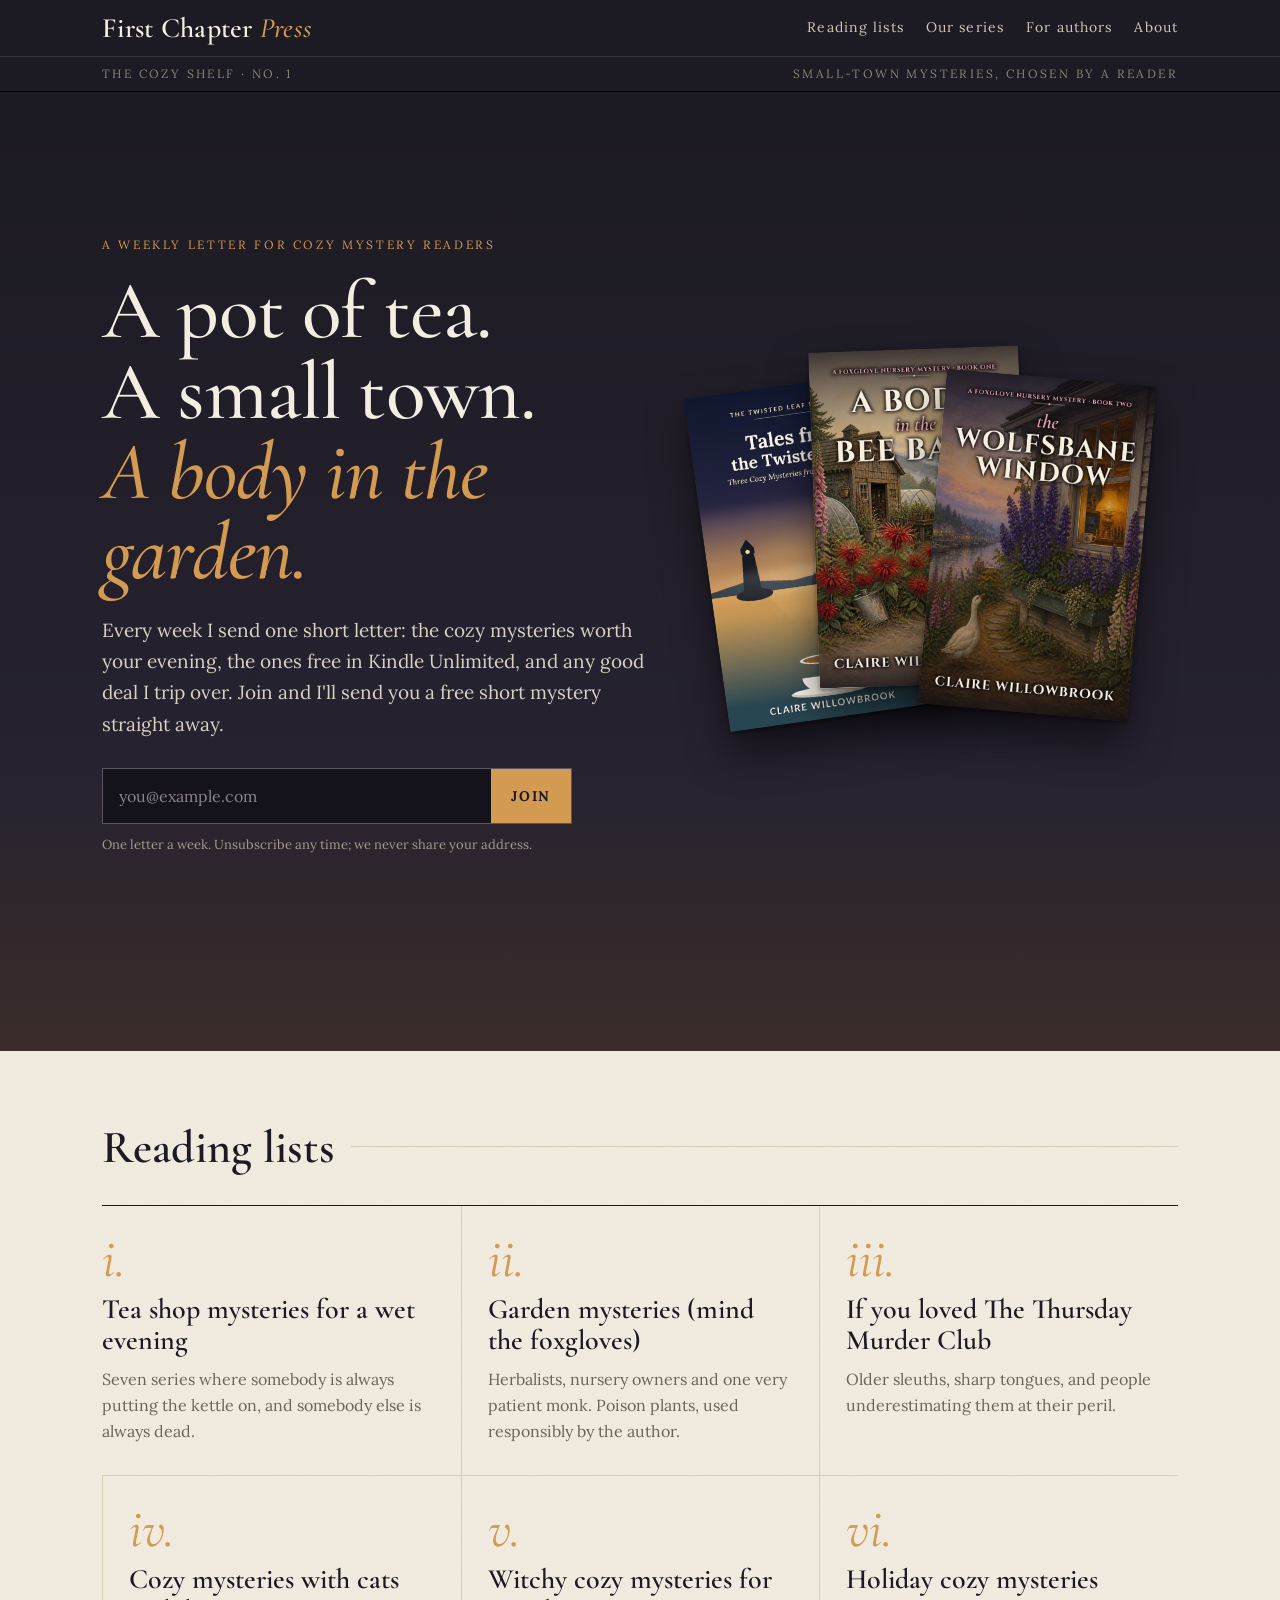
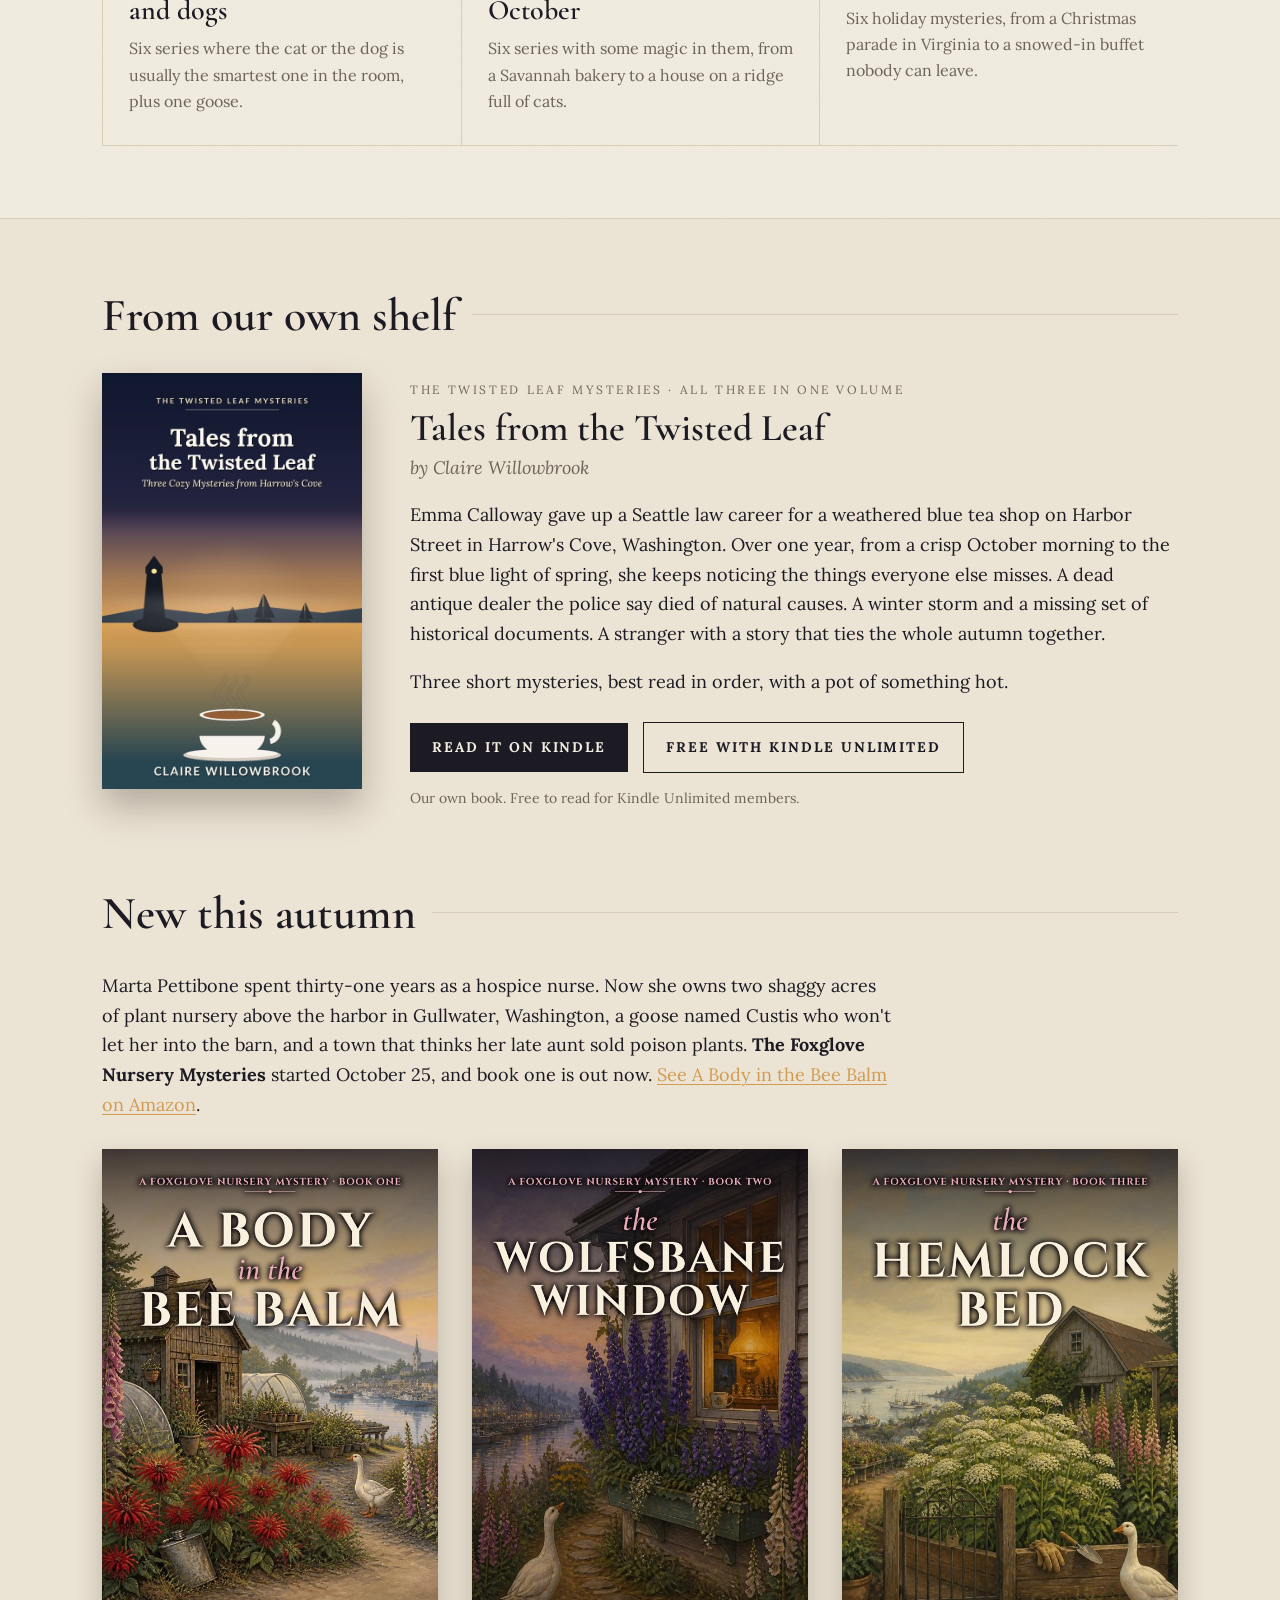
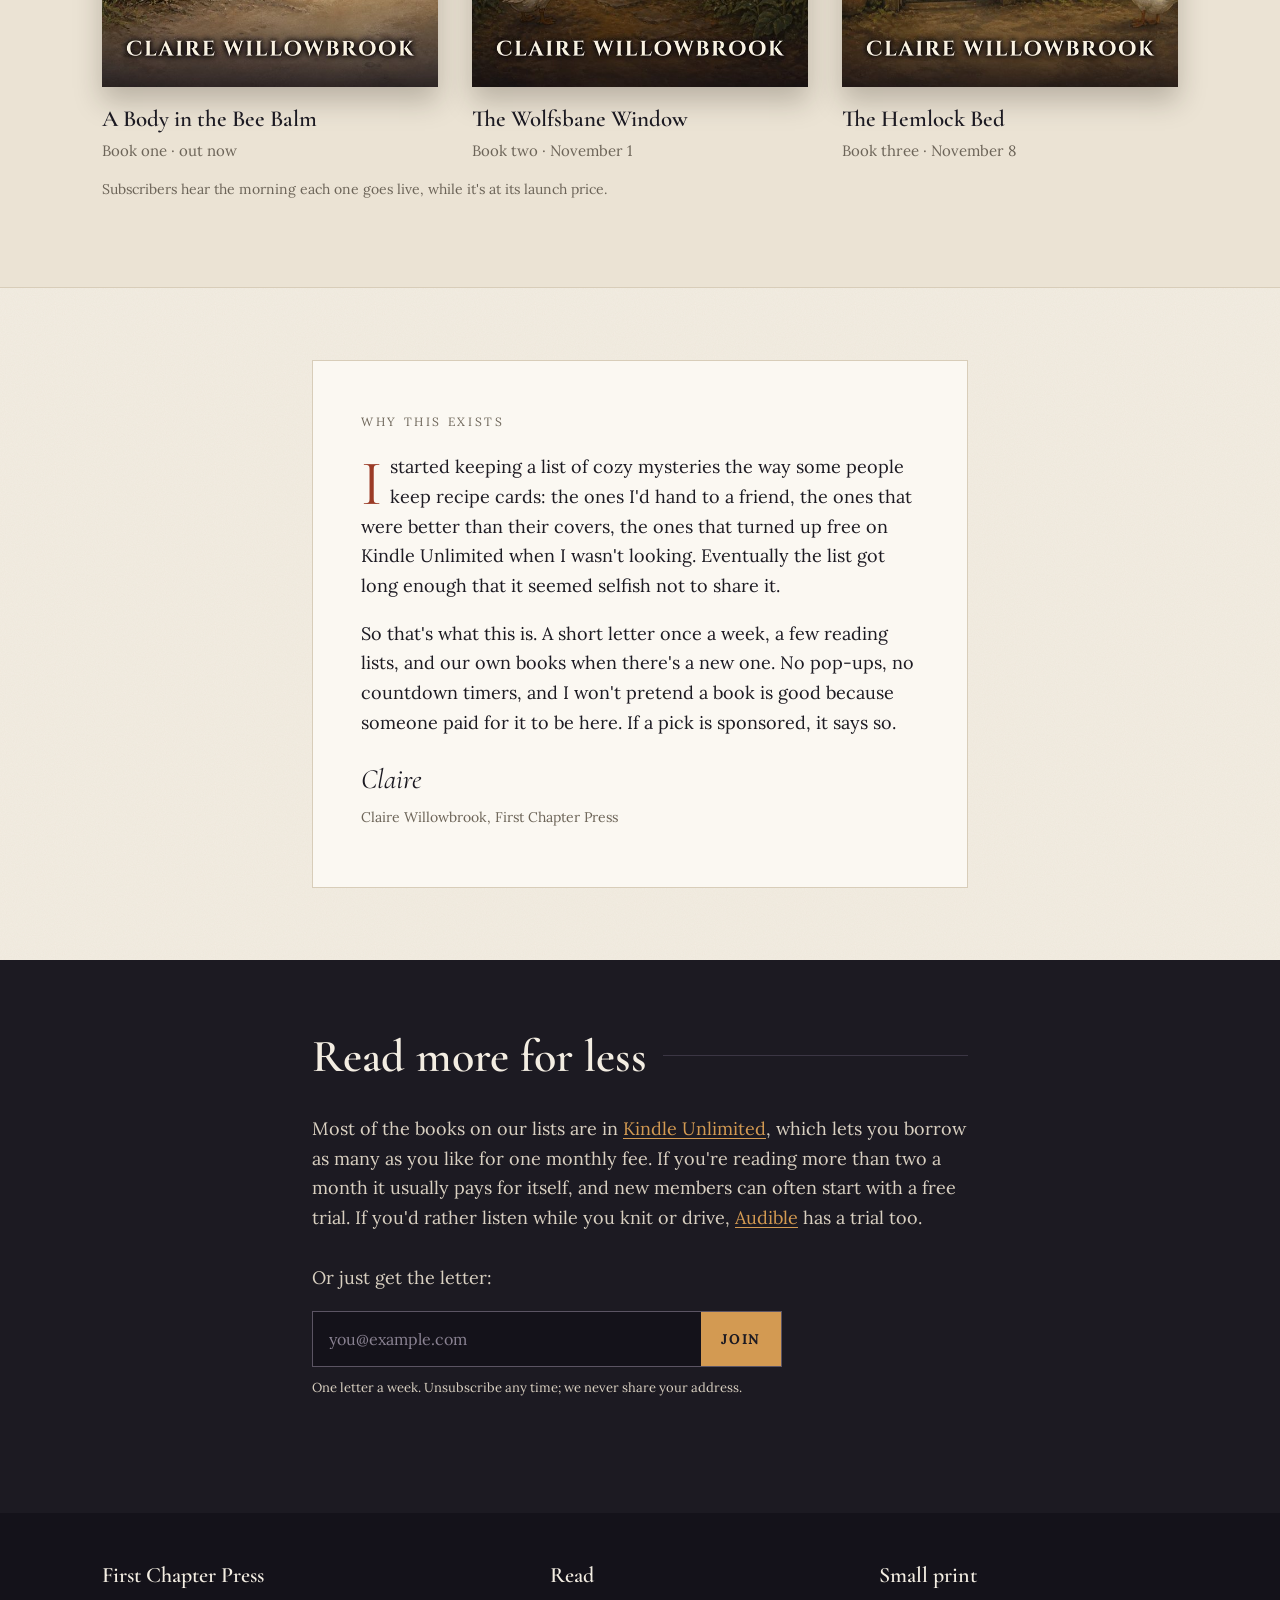
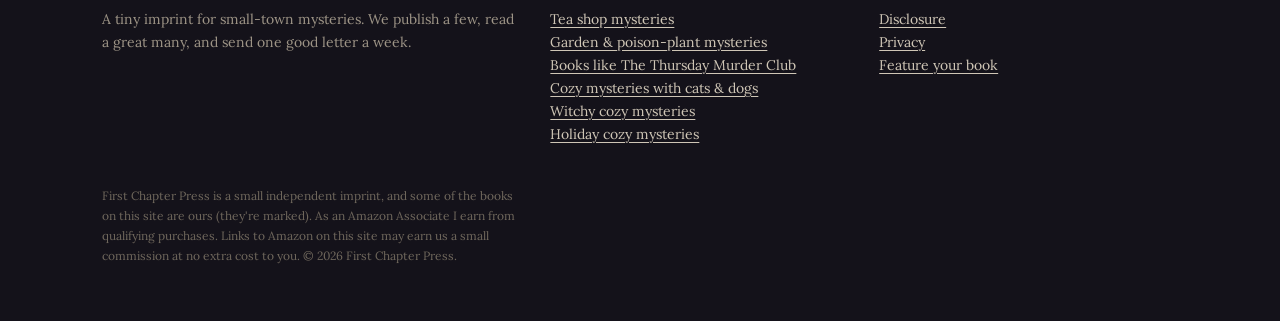
==== commit adf2e966: "Add reading list: holiday cozy mysteries; Bee Balm now live (buy links)" ====
--- a/index.html
+++ b/index.html
@@ -1,129 +1,130 @@
-<!doctype html>
-<html lang="en">
-<head>
-<meta charset="utf-8">
-<meta name="viewport" content="width=device-width,initial-scale=1">
-<title>First Chapter Press | Cozy mysteries worth your evening</title>
-<meta name="description" content="A weekly letter and reading lists for cozy mystery readers: tea shop mysteries, garden mysteries, Kindle Unlimited finds, and a free short mystery when you join.">
-<link rel="canonical" href="https://firstchapterpress.com/">
-<meta property="og:title" content="First Chapter Press | Cozy mysteries worth your evening">
-<meta property="og:description" content="A weekly letter and reading lists for cozy mystery readers: tea shop mysteries, garden mysteries, Kindle Unlimited finds, and a free short mystery when you join.">
-<meta property="og:image" content="https://firstchapterpress.com/img/twisted-leaf.jpg">
-<meta property="og:type" content="website">
-<meta name="twitter:card" content="summary_large_image">
-<link rel="icon" href="data:image/svg+xml,%3Csvg xmlns='http://www.w3.org/2000/svg' viewBox='0 0 64 64'%3E%3Crect width='64' height='64' rx='8' fill='%231c1a22'/%3E%3Ctext x='32' y='45' font-family='Georgia' font-size='38' font-style='italic' fill='%23d39a52' text-anchor='middle'%3Ef%3C/text%3E%3C/svg%3E">
-<link rel="preconnect" href="https://fonts.googleapis.com"><link rel="preconnect" href="https://fonts.gstatic.com" crossorigin>
-<link href="https://fonts.googleapis.com/css2?family=Cormorant+Garamond:ital,wght@0,500;0,600;1,500;1,600&family=Lora:ital,wght@0,400;0,700;1,400&display=swap" rel="stylesheet">
-<link rel="stylesheet" href="/style.css">
-</head>
-<body>
-<header class="mast"><div class="wrap">
-  <a class="logo" href="/">First Chapter <i>Press</i></a>
-  <nav><a href="/#lists">Reading lists</a><a href="/#series">Our series</a><a href="/authors.html">For authors</a><a href="/about.html">About</a></nav>
-</div>
-<div class="issue"><div class="wrap"><span>The Cozy Shelf &middot; No. 1</span><span>Small-town mysteries, chosen by a reader</span></div></div>
-</header>
-
-<section class="hero"><div class="wrap">
-  <div>
-    <span class="kicker">A weekly letter for cozy mystery readers</span>
-    <h1>A pot of tea.<br>A small town.<br><em>A body in the garden.</em></h1>
-    <p class="lede">Every week I send one short letter: the cozy mysteries worth your evening, the ones free in Kindle Unlimited, and any good deal I trip over. Join and I'll send you a free short mystery straight away.</p>
-    <form class="signup" data-ml onsubmit="return fcpSubscribe(this)">
-  <input type="email" name="email" required placeholder="you@example.com" aria-label="Email address">
-  <input type="hidden" name="src" value="home-hero">
-  <button type="submit">Join</button>
-</form>
-<p class="fine">One letter a week. Unsubscribe any time; we never share your address.</p>
-<p class="formmsg" aria-live="polite"></p>
-  </div>
-  <div class="stack" aria-hidden="true">
-    <img src="/img/twisted-leaf.jpg" alt="">
-    <img src="/img/bee-balm.jpg" alt="">
-    <img src="/img/wolfsbane-window.jpg" alt="">
-  </div>
-</div></section>
-
-<section id="lists"><div class="wrap">
-  <div class="rule"><h2>Reading lists</h2></div>
-  <div class="lists">
-    <a class="card" href="/tea-shop-mysteries.html"><span class="num">i.</span><h3>Tea shop mysteries for a wet evening</h3><p>Seven series where somebody is always putting the kettle on, and somebody else is always dead.</p></a>
-    <a class="card" href="/garden-mysteries.html"><span class="num">ii.</span><h3>Garden mysteries (mind the foxgloves)</h3><p>Herbalists, nursery owners and one very patient monk. Poison plants, used responsibly by the author.</p></a>
-    <a class="card" href="/books-like-thursday-murder-club.html"><span class="num">iii.</span><h3>If you loved The Thursday Murder Club</h3><p>Older sleuths, sharp tongues, and people underestimating them at their peril.</p></a>
-    <a class="card" href="/cozy-mysteries-with-cats-and-dogs.html"><span class="num">iv.</span><h3>Cozy mysteries with cats and dogs</h3><p>Six series where the cat or the dog is usually the smartest one in the room, plus one goose.</p></a>
-    <a class="card" href="/witchy-cozy-mysteries.html"><span class="num">v.</span><h3>Witchy cozy mysteries for October</h3><p>Six series with some magic in them, from a Savannah bakery to a house on a ridge full of cats.</p></a>
-  </div>
-</div></section>
-
-<section class="strip" id="series"><div class="wrap">
-  <div class="rule"><h2>From our own shelf</h2></div>
-  <div class="feature">
-    <a href="https://www.amazon.com/dp/B0H6KGJNWW?tag=firstchapterp-20" rel="sponsored noopener"><img src="/img/twisted-leaf.jpg" alt="Tales from the Twisted Leaf by Claire Willowbrook"></a>
-    <div>
-      <span class="kicker">The Twisted Leaf Mysteries &middot; all three in one volume</span>
-      <h3>Tales from the Twisted Leaf</h3>
-      <p class="by">by Claire Willowbrook</p>
-      <p>Emma Calloway gave up a Seattle law career for a weathered blue tea shop on Harbor Street in Harrow's Cove, Washington. Over one year, from a crisp October morning to the first blue light of spring, she keeps noticing the things everyone else misses. A dead antique dealer the police say died of natural causes. A winter storm and a missing set of historical documents. A stranger with a story that ties the whole autumn together.</p>
-      <p>Three short mysteries, best read in order, with a pot of something hot.</p>
-      <a class="btn" href="https://www.amazon.com/dp/B0H6KGJNWW?tag=firstchapterp-20" rel="sponsored noopener">Read it on Kindle</a>
-      <a class="btn ghost" href="https://www.amazon.com/kindle-dbs/hz/signup?tag=firstchapterp-20" rel="sponsored noopener">Free with Kindle Unlimited</a>
-      <p class="note">Our own book. Free to read for Kindle Unlimited members.</p>
-    </div>
-  </div>
-
-  <div style="height:64px"></div>
-  <div class="rule"><h2>Coming this autumn</h2></div>
-  <p style="max-width:44em">Marta Pettibone spent thirty-one years as a hospice nurse. Now she owns two shaggy acres of plant nursery above the harbor in Gullwater, Washington, a goose named Custis who won't let her into the barn, and a town that thinks her late aunt sold poison plants. <b>The Foxglove Nursery Mysteries</b> start October 25.</p>
-  <div class="trio" style="margin-top:30px">
-    <figure><img src="/img/bee-balm.jpg" alt="A Body in the Bee Balm"><figcaption><b>A Body in the Bee Balm</b>Book one &middot; October 25</figcaption></figure>
-    <figure><img src="/img/wolfsbane-window.jpg" alt="The Wolfsbane Window"><figcaption><b>The Wolfsbane Window</b>Book two &middot; November 1</figcaption></figure>
-    <figure><img src="/img/hemlock-bed.jpg" alt="The Hemlock Bed"><figcaption><b>The Hemlock Bed</b>Book three &middot; November 8</figcaption></figure>
-  </div>
-  <p class="note">Subscribers hear the morning each one goes live, while it's at its launch price.</p>
-</div></section>
-
-<section><div class="narrow">
-  <div class="letter">
-    <span class="kicker">Why this exists</span>
-    <p>I started keeping a list of cozy mysteries the way some people keep recipe cards: the ones I'd hand to a friend, the ones that were better than their covers, the ones that turned up free on Kindle Unlimited when I wasn't looking. Eventually the list got long enough that it seemed selfish not to share it.</p>
-    <p>So that's what this is. A short letter once a week, a few reading lists, and our own books when there's a new one. No pop-ups, no countdown timers, and I won't pretend a book is good because someone paid for it to be here. If a pick is sponsored, it says so.</p>
-    <div class="sig">Claire</div>
-    <p class="note" style="margin-top:4px">Claire Willowbrook, First Chapter Press</p>
-  </div>
-</div></section>
-
-<section class="band"><div class="narrow" style="text-align:left">
-  <div class="rule"><h2>Read more for less</h2></div>
-  <p>Most of the books on our lists are in <a href="https://www.amazon.com/kindle-dbs/hz/signup?tag=firstchapterp-20" rel="sponsored noopener" style="color:var(--amber)">Kindle Unlimited</a>, which lets you borrow as many as you like for one monthly fee. If you're reading more than two a month it usually pays for itself, and new members can often start with a free trial. If you'd rather listen while you knit or drive, <a href="https://www.amazon.com/hz/audible/mlp?tag=firstchapterp-20" rel="sponsored noopener" style="color:var(--amber)">Audible</a> has a trial too.</p>
-  <p style="margin-top:30px">Or just get the letter:</p>
-  <form class="signup" data-ml onsubmit="return fcpSubscribe(this)">
-  <input type="email" name="email" required placeholder="you@example.com" aria-label="Email address">
-  <input type="hidden" name="src" value="home-band">
-  <button type="submit">Join</button>
-</form>
-<p class="fine">One letter a week. Unsubscribe any time; we never share your address.</p>
-<p class="formmsg" aria-live="polite"></p>
-</div></section>
-
-<footer><div class="wrap">
-  <div><h4>First Chapter Press</h4><p>A tiny imprint for small-town mysteries. We publish a few, read a great many, and send one good letter a week.</p></div>
-  <div><h4>Read</h4><p><a href="/tea-shop-mysteries.html">Tea shop mysteries</a><br><a href="/garden-mysteries.html">Garden &amp; poison-plant mysteries</a><br><a href="/books-like-thursday-murder-club.html">Books like The Thursday Murder Club</a><br><a href="/cozy-mysteries-with-cats-and-dogs.html">Cozy mysteries with cats &amp; dogs</a><br><a href="/witchy-cozy-mysteries.html">Witchy cozy mysteries</a></p></div>
-  <div><h4>Small print</h4><p><a href="/about.html#disclosure">Disclosure</a><br><a href="/privacy.html">Privacy</a><br><a href="/authors.html">Feature your book</a></p></div>
-</div>
-<div class="wrap"><p style="margin-top:26px;font-size:12px;color:#6f675c">First Chapter Press is a small independent imprint, and some of the books on this site are ours (they&#x27;re marked). As an Amazon Associate I earn from qualifying purchases. Links to Amazon on this site may earn us a small commission at no extra cost to you. &copy; 2026 First Chapter Press.</p></div>
-</footer>
-<script>
-function fcpSubscribe(f){
-  var msg=f.parentNode.querySelector('.formmsg'); var email=f.email.value.trim();
-  var url='https://assets.mailerlite.com/jsonp/2493463/forms/201066353182901960/subscribe';
-  if(!url){msg.textContent='Sign-ups open in a moment. Please try again shortly.';return false;}
-  var b=f.querySelector('button'); b.disabled=true; b.textContent='...';
-  var data=new FormData(); data.append('fields[email]',email); data.append('ml-submit','1'); data.append('anticsrf','true');
-  fetch(url,{method:'POST',body:data}).then(function(r){return r.json().catch(function(){return {success:r.ok}})})
-   .then(function(j){ if(j && j.success!==false){f.style.display='none';msg.innerHTML='<b>Almost there.</b> Check your inbox for a confirmation email and tap the button. Your free story arrives right after. Peek in Promotions if it hides.';} else {msg.textContent='That didn\'t go through. Check the address and try again?';b.disabled=false;b.textContent='Join';} })
-   .catch(function(){msg.textContent='That didn\'t go through. Please try again.';b.disabled=false;b.textContent='Join';});
-  return false;
-}
-</script>
-</body>
+<!doctype html>
+<html lang="en">
+<head>
+<meta charset="utf-8">
+<meta name="viewport" content="width=device-width,initial-scale=1">
+<title>First Chapter Press | Cozy mysteries worth your evening</title>
+<meta name="description" content="A weekly letter and reading lists for cozy mystery readers: tea shop mysteries, garden mysteries, Kindle Unlimited finds, and a free short mystery when you join.">
+<link rel="canonical" href="https://firstchapterpress.com/">
+<meta property="og:title" content="First Chapter Press | Cozy mysteries worth your evening">
+<meta property="og:description" content="A weekly letter and reading lists for cozy mystery readers: tea shop mysteries, garden mysteries, Kindle Unlimited finds, and a free short mystery when you join.">
+<meta property="og:image" content="https://firstchapterpress.com/img/twisted-leaf.jpg">
+<meta property="og:type" content="website">
+<meta name="twitter:card" content="summary_large_image">
+<link rel="icon" href="data:image/svg+xml,%3Csvg xmlns='http://www.w3.org/2000/svg' viewBox='0 0 64 64'%3E%3Crect width='64' height='64' rx='8' fill='%231c1a22'/%3E%3Ctext x='32' y='45' font-family='Georgia' font-size='38' font-style='italic' fill='%23d39a52' text-anchor='middle'%3Ef%3C/text%3E%3C/svg%3E">
+<link rel="preconnect" href="https://fonts.googleapis.com"><link rel="preconnect" href="https://fonts.gstatic.com" crossorigin>
+<link href="https://fonts.googleapis.com/css2?family=Cormorant+Garamond:ital,wght@0,500;0,600;1,500;1,600&family=Lora:ital,wght@0,400;0,700;1,400&display=swap" rel="stylesheet">
+<link rel="stylesheet" href="/style.css">
+</head>
+<body>
+<header class="mast"><div class="wrap">
+  <a class="logo" href="/">First Chapter <i>Press</i></a>
+  <nav><a href="/#lists">Reading lists</a><a href="/#series">Our series</a><a href="/authors.html">For authors</a><a href="/about.html">About</a></nav>
+</div>
+<div class="issue"><div class="wrap"><span>The Cozy Shelf &middot; No. 1</span><span>Small-town mysteries, chosen by a reader</span></div></div>
+</header>
+
+<section class="hero"><div class="wrap">
+  <div>
+    <span class="kicker">A weekly letter for cozy mystery readers</span>
+    <h1>A pot of tea.<br>A small town.<br><em>A body in the garden.</em></h1>
+    <p class="lede">Every week I send one short letter: the cozy mysteries worth your evening, the ones free in Kindle Unlimited, and any good deal I trip over. Join and I'll send you a free short mystery straight away.</p>
+    <form class="signup" data-ml onsubmit="return fcpSubscribe(this)">
+  <input type="email" name="email" required placeholder="you@example.com" aria-label="Email address">
+  <input type="hidden" name="src" value="home-hero">
+  <button type="submit">Join</button>
+</form>
+<p class="fine">One letter a week. Unsubscribe any time; we never share your address.</p>
+<p class="formmsg" aria-live="polite"></p>
+  </div>
+  <div class="stack" aria-hidden="true">
+    <img src="/img/twisted-leaf.jpg" alt="">
+    <img src="/img/bee-balm.jpg" alt="">
+    <img src="/img/wolfsbane-window.jpg" alt="">
+  </div>
+</div></section>
+
+<section id="lists"><div class="wrap">
+  <div class="rule"><h2>Reading lists</h2></div>
+  <div class="lists">
+    <a class="card" href="/tea-shop-mysteries.html"><span class="num">i.</span><h3>Tea shop mysteries for a wet evening</h3><p>Seven series where somebody is always putting the kettle on, and somebody else is always dead.</p></a>
+    <a class="card" href="/garden-mysteries.html"><span class="num">ii.</span><h3>Garden mysteries (mind the foxgloves)</h3><p>Herbalists, nursery owners and one very patient monk. Poison plants, used responsibly by the author.</p></a>
+    <a class="card" href="/books-like-thursday-murder-club.html"><span class="num">iii.</span><h3>If you loved The Thursday Murder Club</h3><p>Older sleuths, sharp tongues, and people underestimating them at their peril.</p></a>
+    <a class="card" href="/cozy-mysteries-with-cats-and-dogs.html"><span class="num">iv.</span><h3>Cozy mysteries with cats and dogs</h3><p>Six series where the cat or the dog is usually the smartest one in the room, plus one goose.</p></a>
+    <a class="card" href="/witchy-cozy-mysteries.html"><span class="num">v.</span><h3>Witchy cozy mysteries for October</h3><p>Six series with some magic in them, from a Savannah bakery to a house on a ridge full of cats.</p></a>
+    <a class="card" href="/holiday-cozy-mysteries.html"><span class="num">vi.</span><h3>Holiday cozy mysteries</h3><p>Six holiday mysteries, from a Christmas parade in Virginia to a snowed-in buffet nobody can leave.</p></a>
+  </div>
+</div></section>
+
+<section class="strip" id="series"><div class="wrap">
+  <div class="rule"><h2>From our own shelf</h2></div>
+  <div class="feature">
+    <a href="https://www.amazon.com/dp/B0H6KGJNWW?tag=firstchapterp-20" rel="sponsored noopener"><img src="/img/twisted-leaf.jpg" alt="Tales from the Twisted Leaf by Claire Willowbrook"></a>
+    <div>
+      <span class="kicker">The Twisted Leaf Mysteries &middot; all three in one volume</span>
+      <h3>Tales from the Twisted Leaf</h3>
+      <p class="by">by Claire Willowbrook</p>
+      <p>Emma Calloway gave up a Seattle law career for a weathered blue tea shop on Harbor Street in Harrow's Cove, Washington. Over one year, from a crisp October morning to the first blue light of spring, she keeps noticing the things everyone else misses. A dead antique dealer the police say died of natural causes. A winter storm and a missing set of historical documents. A stranger with a story that ties the whole autumn together.</p>
+      <p>Three short mysteries, best read in order, with a pot of something hot.</p>
+      <a class="btn" href="https://www.amazon.com/dp/B0H6KGJNWW?tag=firstchapterp-20" rel="sponsored noopener">Read it on Kindle</a>
+      <a class="btn ghost" href="https://www.amazon.com/kindle-dbs/hz/signup?tag=firstchapterp-20" rel="sponsored noopener">Free with Kindle Unlimited</a>
+      <p class="note">Our own book. Free to read for Kindle Unlimited members.</p>
+    </div>
+  </div>
+
+  <div style="height:64px"></div>
+  <div class="rule"><h2>New this autumn</h2></div>
+  <p style="max-width:44em">Marta Pettibone spent thirty-one years as a hospice nurse. Now she owns two shaggy acres of plant nursery above the harbor in Gullwater, Washington, a goose named Custis who won't let her into the barn, and a town that thinks her late aunt sold poison plants. <b>The Foxglove Nursery Mysteries</b> started October 25, and book one is out now. <a href="https://www.amazon.com/dp/B0HP7KBPN3?tag=firstchapterp-20" rel="sponsored noopener" style="color:var(--amber)">See A Body in the Bee Balm on Amazon</a>.</p>
+  <div class="trio" style="margin-top:30px">
+    <figure><a href="https://www.amazon.com/dp/B0HP7KBPN3?tag=firstchapterp-20" rel="sponsored noopener"><img src="/img/bee-balm.jpg" alt="A Body in the Bee Balm"></a><figcaption><b>A Body in the Bee Balm</b>Book one &middot; out now</figcaption></figure>
+    <figure><img src="/img/wolfsbane-window.jpg" alt="The Wolfsbane Window"><figcaption><b>The Wolfsbane Window</b>Book two &middot; November 1</figcaption></figure>
+    <figure><img src="/img/hemlock-bed.jpg" alt="The Hemlock Bed"><figcaption><b>The Hemlock Bed</b>Book three &middot; November 8</figcaption></figure>
+  </div>
+  <p class="note">Subscribers hear the morning each one goes live, while it's at its launch price.</p>
+</div></section>
+
+<section><div class="narrow">
+  <div class="letter">
+    <span class="kicker">Why this exists</span>
+    <p>I started keeping a list of cozy mysteries the way some people keep recipe cards: the ones I'd hand to a friend, the ones that were better than their covers, the ones that turned up free on Kindle Unlimited when I wasn't looking. Eventually the list got long enough that it seemed selfish not to share it.</p>
+    <p>So that's what this is. A short letter once a week, a few reading lists, and our own books when there's a new one. No pop-ups, no countdown timers, and I won't pretend a book is good because someone paid for it to be here. If a pick is sponsored, it says so.</p>
+    <div class="sig">Claire</div>
+    <p class="note" style="margin-top:4px">Claire Willowbrook, First Chapter Press</p>
+  </div>
+</div></section>
+
+<section class="band"><div class="narrow" style="text-align:left">
+  <div class="rule"><h2>Read more for less</h2></div>
+  <p>Most of the books on our lists are in <a href="https://www.amazon.com/kindle-dbs/hz/signup?tag=firstchapterp-20" rel="sponsored noopener" style="color:var(--amber)">Kindle Unlimited</a>, which lets you borrow as many as you like for one monthly fee. If you're reading more than two a month it usually pays for itself, and new members can often start with a free trial. If you'd rather listen while you knit or drive, <a href="https://www.amazon.com/hz/audible/mlp?tag=firstchapterp-20" rel="sponsored noopener" style="color:var(--amber)">Audible</a> has a trial too.</p>
+  <p style="margin-top:30px">Or just get the letter:</p>
+  <form class="signup" data-ml onsubmit="return fcpSubscribe(this)">
+  <input type="email" name="email" required placeholder="you@example.com" aria-label="Email address">
+  <input type="hidden" name="src" value="home-band">
+  <button type="submit">Join</button>
+</form>
+<p class="fine">One letter a week. Unsubscribe any time; we never share your address.</p>
+<p class="formmsg" aria-live="polite"></p>
+</div></section>
+
+<footer><div class="wrap">
+  <div><h4>First Chapter Press</h4><p>A tiny imprint for small-town mysteries. We publish a few, read a great many, and send one good letter a week.</p></div>
+  <div><h4>Read</h4><p><a href="/tea-shop-mysteries.html">Tea shop mysteries</a><br><a href="/garden-mysteries.html">Garden &amp; poison-plant mysteries</a><br><a href="/books-like-thursday-murder-club.html">Books like The Thursday Murder Club</a><br><a href="/cozy-mysteries-with-cats-and-dogs.html">Cozy mysteries with cats &amp; dogs</a><br><a href="/witchy-cozy-mysteries.html">Witchy cozy mysteries</a><br><a href="/holiday-cozy-mysteries.html">Holiday cozy mysteries</a></p></div>
+  <div><h4>Small print</h4><p><a href="/about.html#disclosure">Disclosure</a><br><a href="/privacy.html">Privacy</a><br><a href="/authors.html">Feature your book</a></p></div>
+</div>
+<div class="wrap"><p style="margin-top:26px;font-size:12px;color:#6f675c">First Chapter Press is a small independent imprint, and some of the books on this site are ours (they&#x27;re marked). As an Amazon Associate I earn from qualifying purchases. Links to Amazon on this site may earn us a small commission at no extra cost to you. &copy; 2026 First Chapter Press.</p></div>
+</footer>
+<script>
+function fcpSubscribe(f){
+  var msg=f.parentNode.querySelector('.formmsg'); var email=f.email.value.trim();
+  var url='https://assets.mailerlite.com/jsonp/2493463/forms/201066353182901960/subscribe';
+  if(!url){msg.textContent='Sign-ups open in a moment. Please try again shortly.';return false;}
+  var b=f.querySelector('button'); b.disabled=true; b.textContent='...';
+  var data=new FormData(); data.append('fields[email]',email); data.append('ml-submit','1'); data.append('anticsrf','true');
+  fetch(url,{method:'POST',body:data}).then(function(r){return r.json().catch(function(){return {success:r.ok}})})
+   .then(function(j){ if(j && j.success!==false){f.style.display='none';msg.innerHTML='<b>Almost there.</b> Check your inbox for a confirmation email and tap the button. Your free story arrives right after. Peek in Promotions if it hides.';} else {msg.textContent='That didn\'t go through. Check the address and try again?';b.disabled=false;b.textContent='Join';} })
+   .catch(function(){msg.textContent='That didn\'t go through. Please try again.';b.disabled=false;b.textContent='Join';});
+  return false;
+}
+</script>
+</body>
 </html>
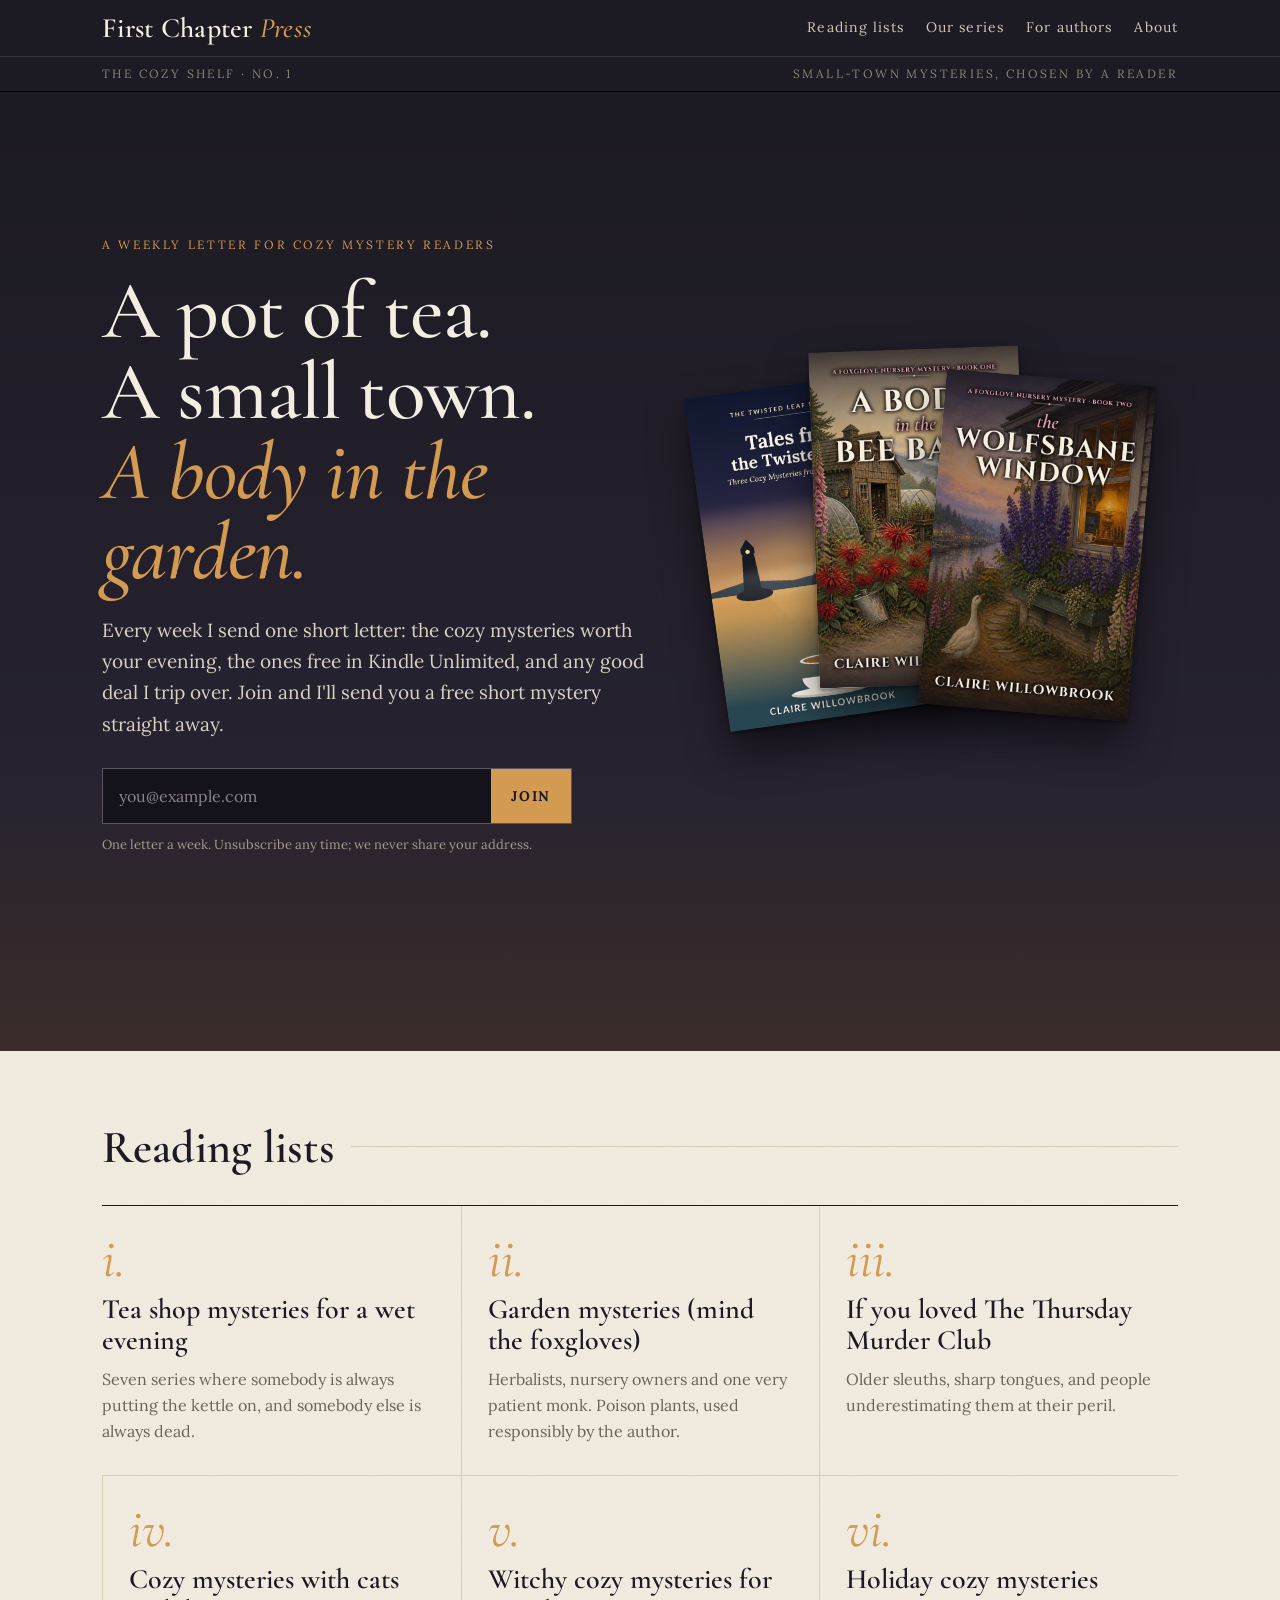
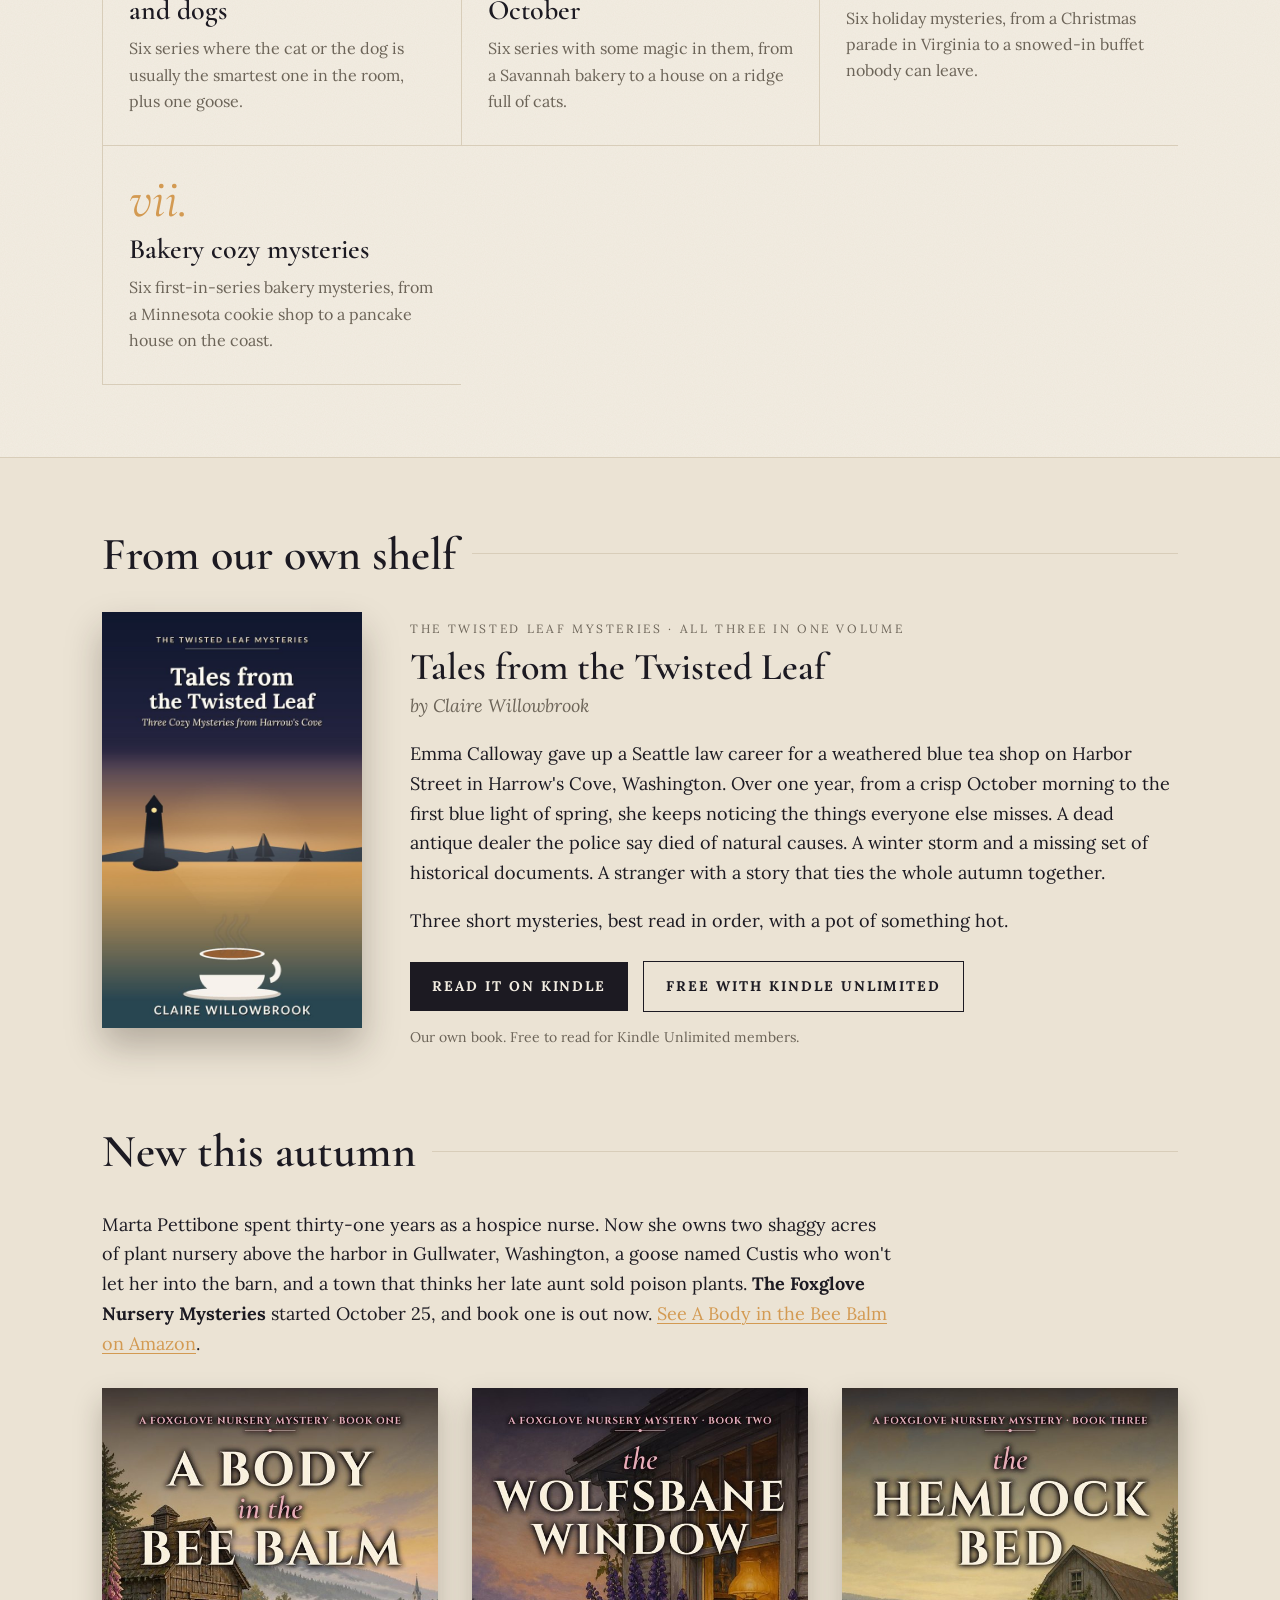
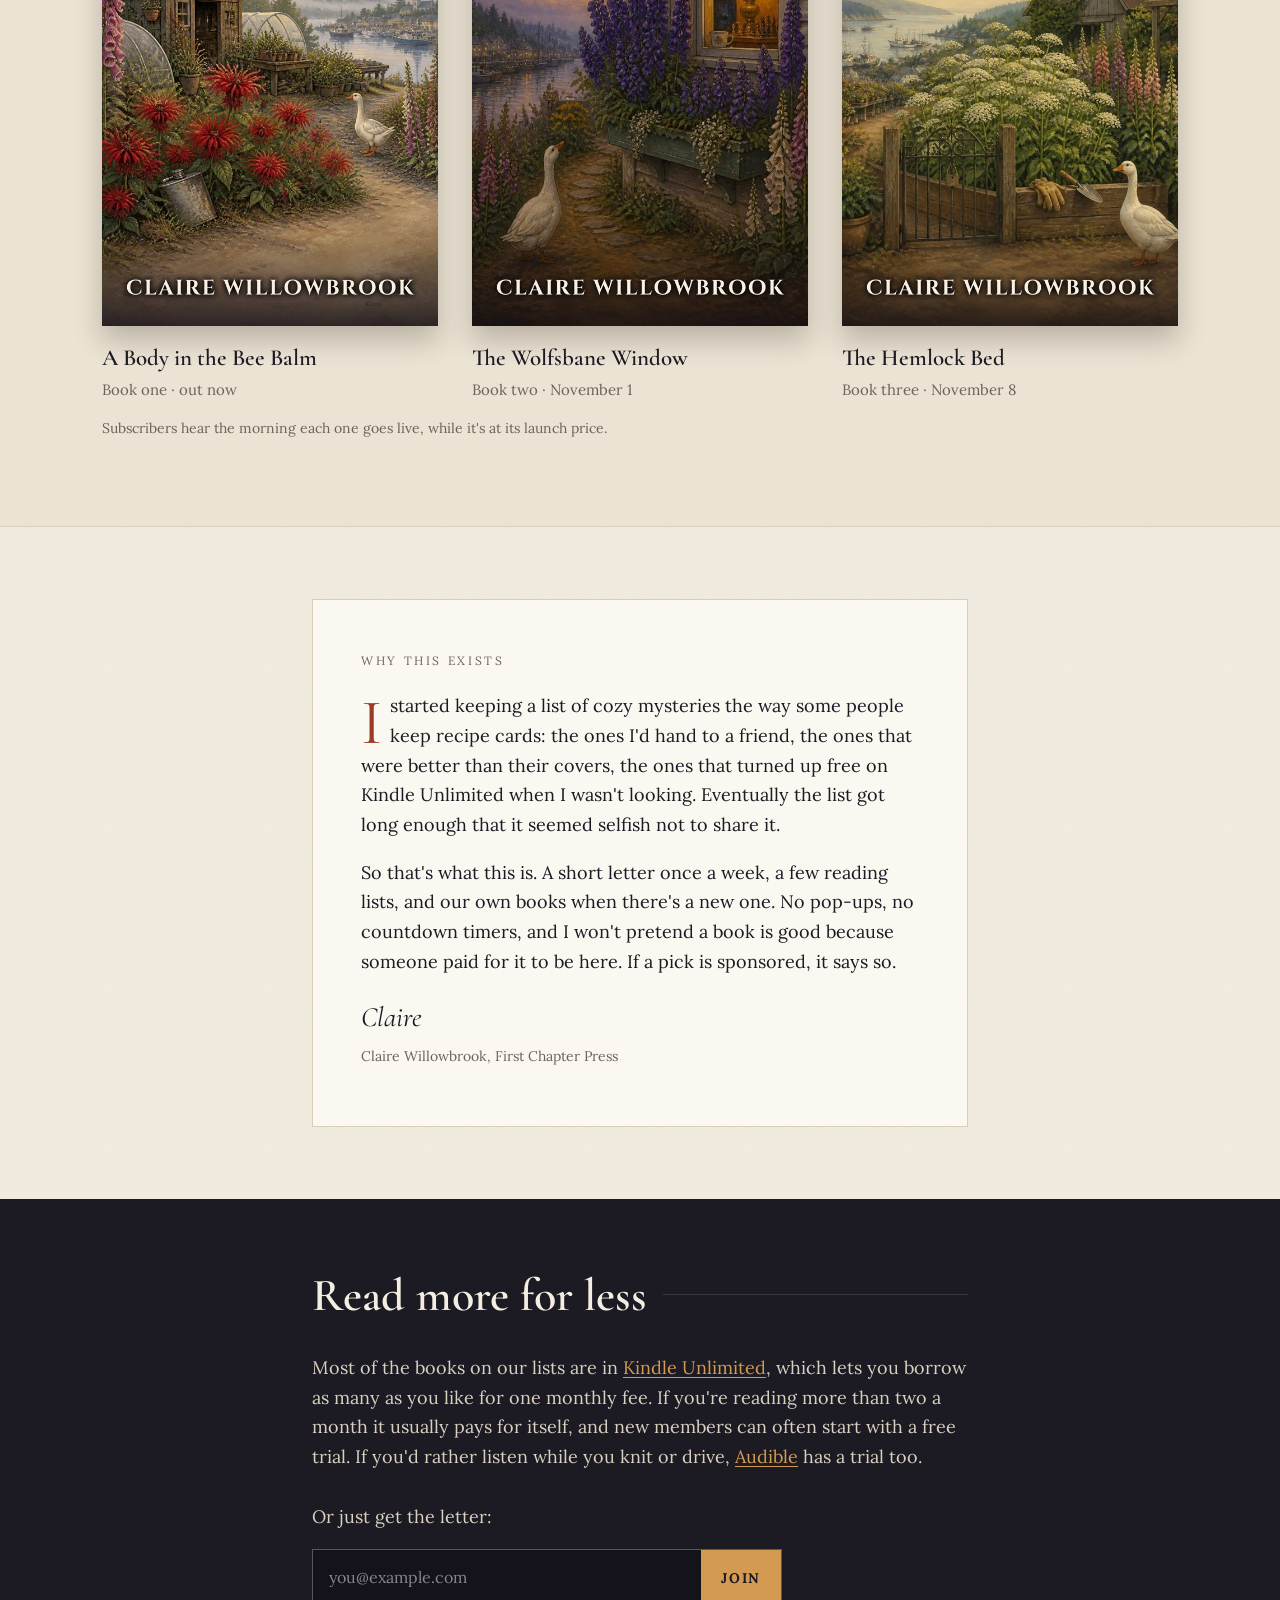
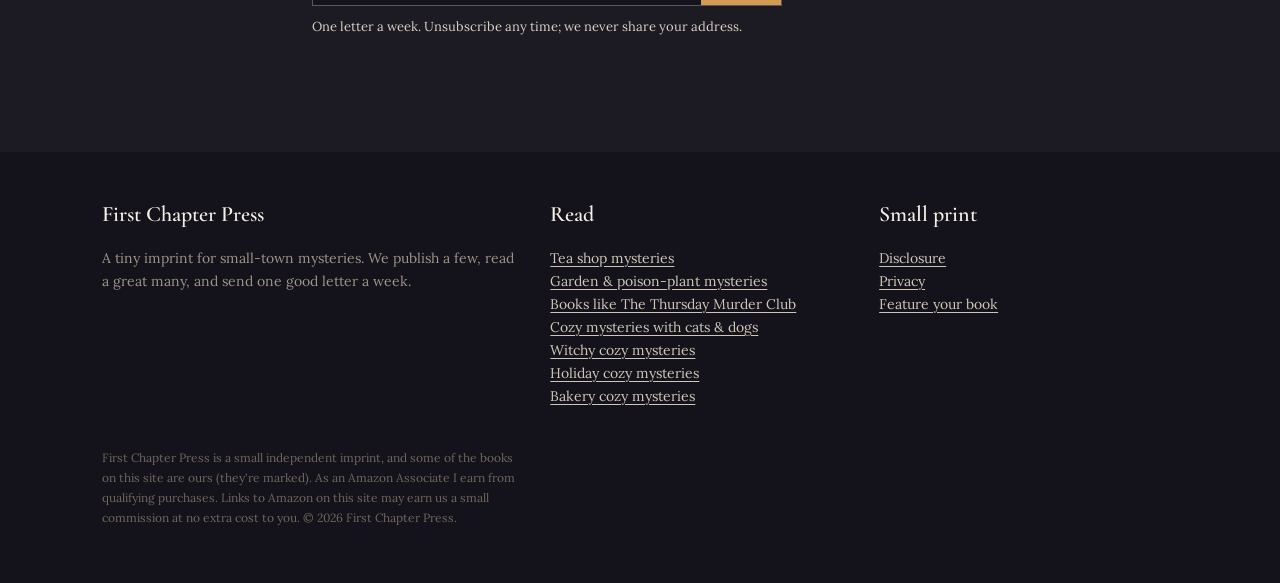
==== commit aeac9bc6: "Add reading list: bakery cozy mysteries (+ home card vii, footer, sitemap)" ====
--- a/index.html
+++ b/index.html
@@ -53,6 +53,7 @@
     <a class="card" href="/cozy-mysteries-with-cats-and-dogs.html"><span class="num">iv.</span><h3>Cozy mysteries with cats and dogs</h3><p>Six series where the cat or the dog is usually the smartest one in the room, plus one goose.</p></a>
     <a class="card" href="/witchy-cozy-mysteries.html"><span class="num">v.</span><h3>Witchy cozy mysteries for October</h3><p>Six series with some magic in them, from a Savannah bakery to a house on a ridge full of cats.</p></a>
     <a class="card" href="/holiday-cozy-mysteries.html"><span class="num">vi.</span><h3>Holiday cozy mysteries</h3><p>Six holiday mysteries, from a Christmas parade in Virginia to a snowed-in buffet nobody can leave.</p></a>
+    <a class="card" href="/bakery-cozy-mysteries.html"><span class="num">vii.</span><h3>Bakery cozy mysteries</h3><p>Six first-in-series bakery mysteries, from a Minnesota cookie shop to a pancake house on the coast.</p></a>
   </div>
 </div></section>
 
@@ -108,7 +109,7 @@
 
 <footer><div class="wrap">
   <div><h4>First Chapter Press</h4><p>A tiny imprint for small-town mysteries. We publish a few, read a great many, and send one good letter a week.</p></div>
-  <div><h4>Read</h4><p><a href="/tea-shop-mysteries.html">Tea shop mysteries</a><br><a href="/garden-mysteries.html">Garden &amp; poison-plant mysteries</a><br><a href="/books-like-thursday-murder-club.html">Books like The Thursday Murder Club</a><br><a href="/cozy-mysteries-with-cats-and-dogs.html">Cozy mysteries with cats &amp; dogs</a><br><a href="/witchy-cozy-mysteries.html">Witchy cozy mysteries</a><br><a href="/holiday-cozy-mysteries.html">Holiday cozy mysteries</a></p></div>
+  <div><h4>Read</h4><p><a href="/tea-shop-mysteries.html">Tea shop mysteries</a><br><a href="/garden-mysteries.html">Garden &amp; poison-plant mysteries</a><br><a href="/books-like-thursday-murder-club.html">Books like The Thursday Murder Club</a><br><a href="/cozy-mysteries-with-cats-and-dogs.html">Cozy mysteries with cats &amp; dogs</a><br><a href="/witchy-cozy-mysteries.html">Witchy cozy mysteries</a><br><a href="/holiday-cozy-mysteries.html">Holiday cozy mysteries</a><br><a href="/bakery-cozy-mysteries.html">Bakery cozy mysteries</a></p></div>
   <div><h4>Small print</h4><p><a href="/about.html#disclosure">Disclosure</a><br><a href="/privacy.html">Privacy</a><br><a href="/authors.html">Feature your book</a></p></div>
 </div>
 <div class="wrap"><p style="margin-top:26px;font-size:12px;color:#6f675c">First Chapter Press is a small independent imprint, and some of the books on this site are ours (they&#x27;re marked). As an Amazon Associate I earn from qualifying purchases. Links to Amazon on this site may earn us a small commission at no extra cost to you. &copy; 2026 First Chapter Press.</p></div>
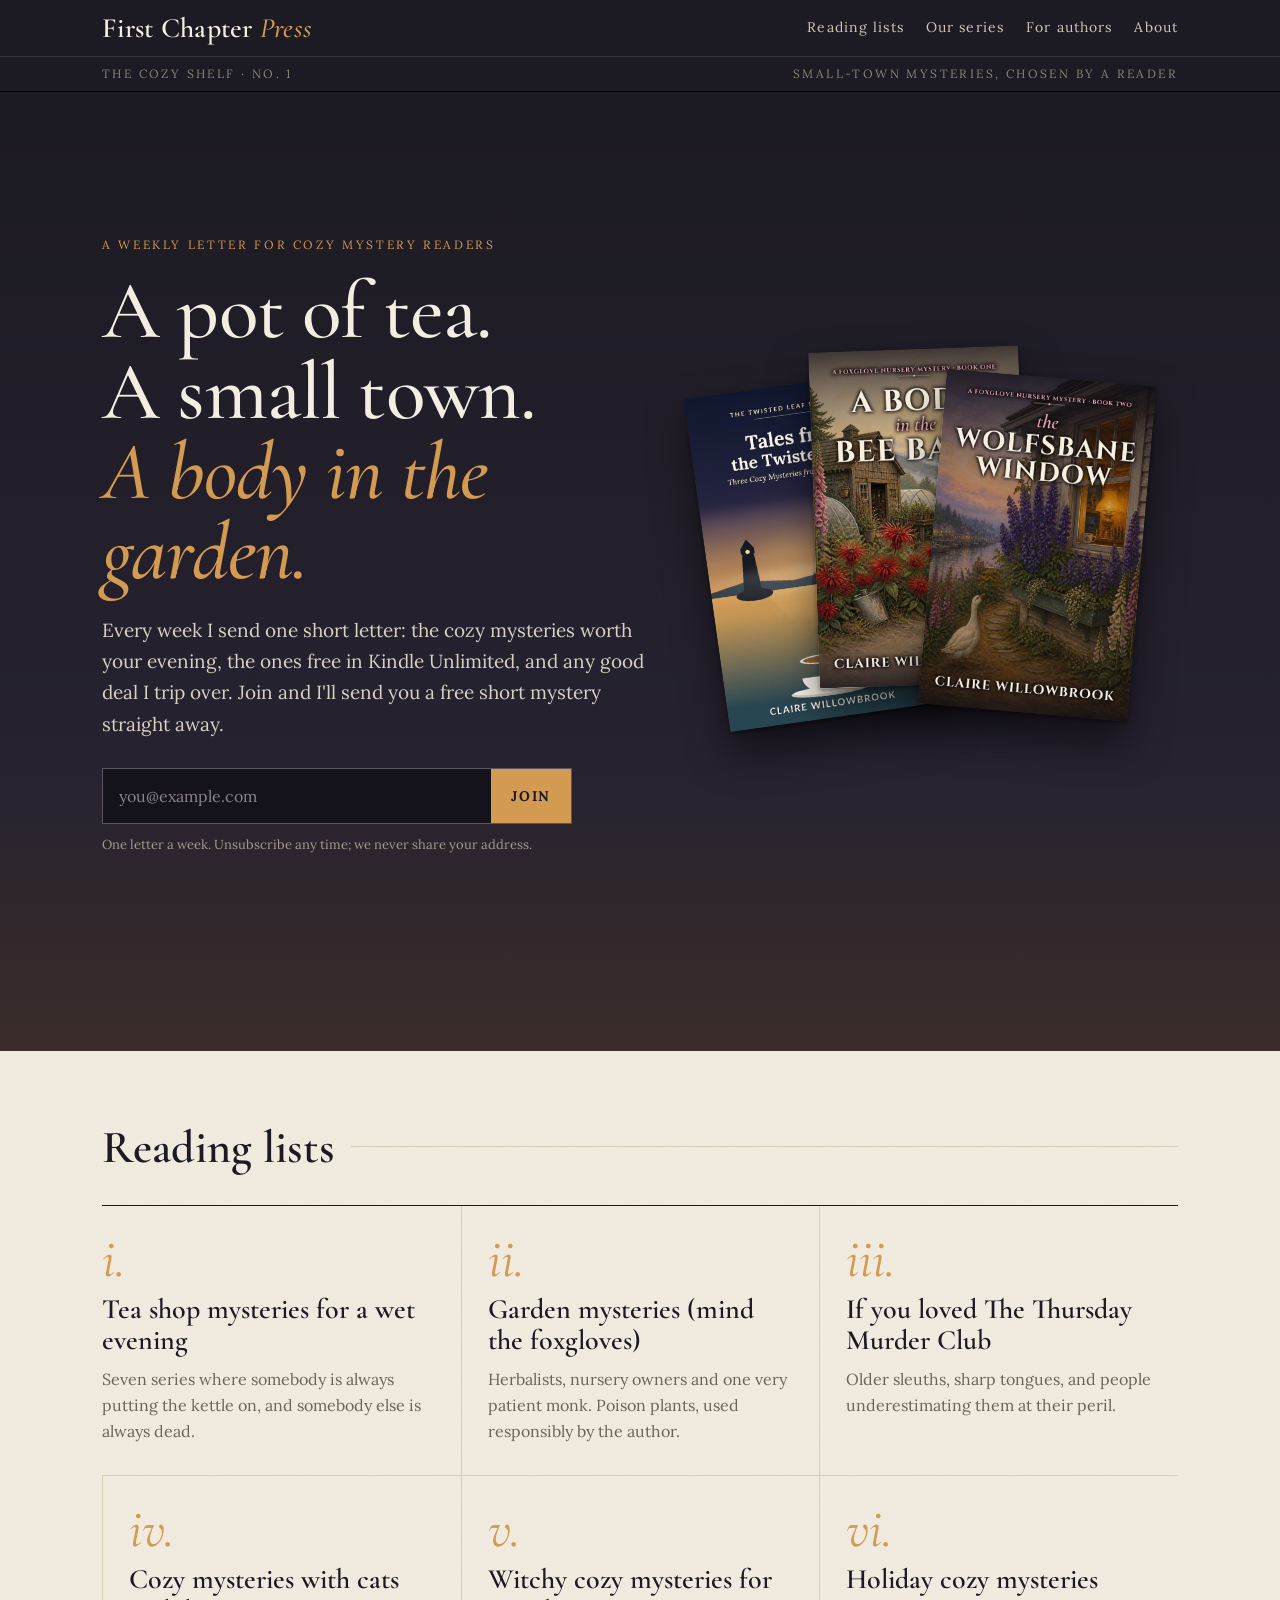
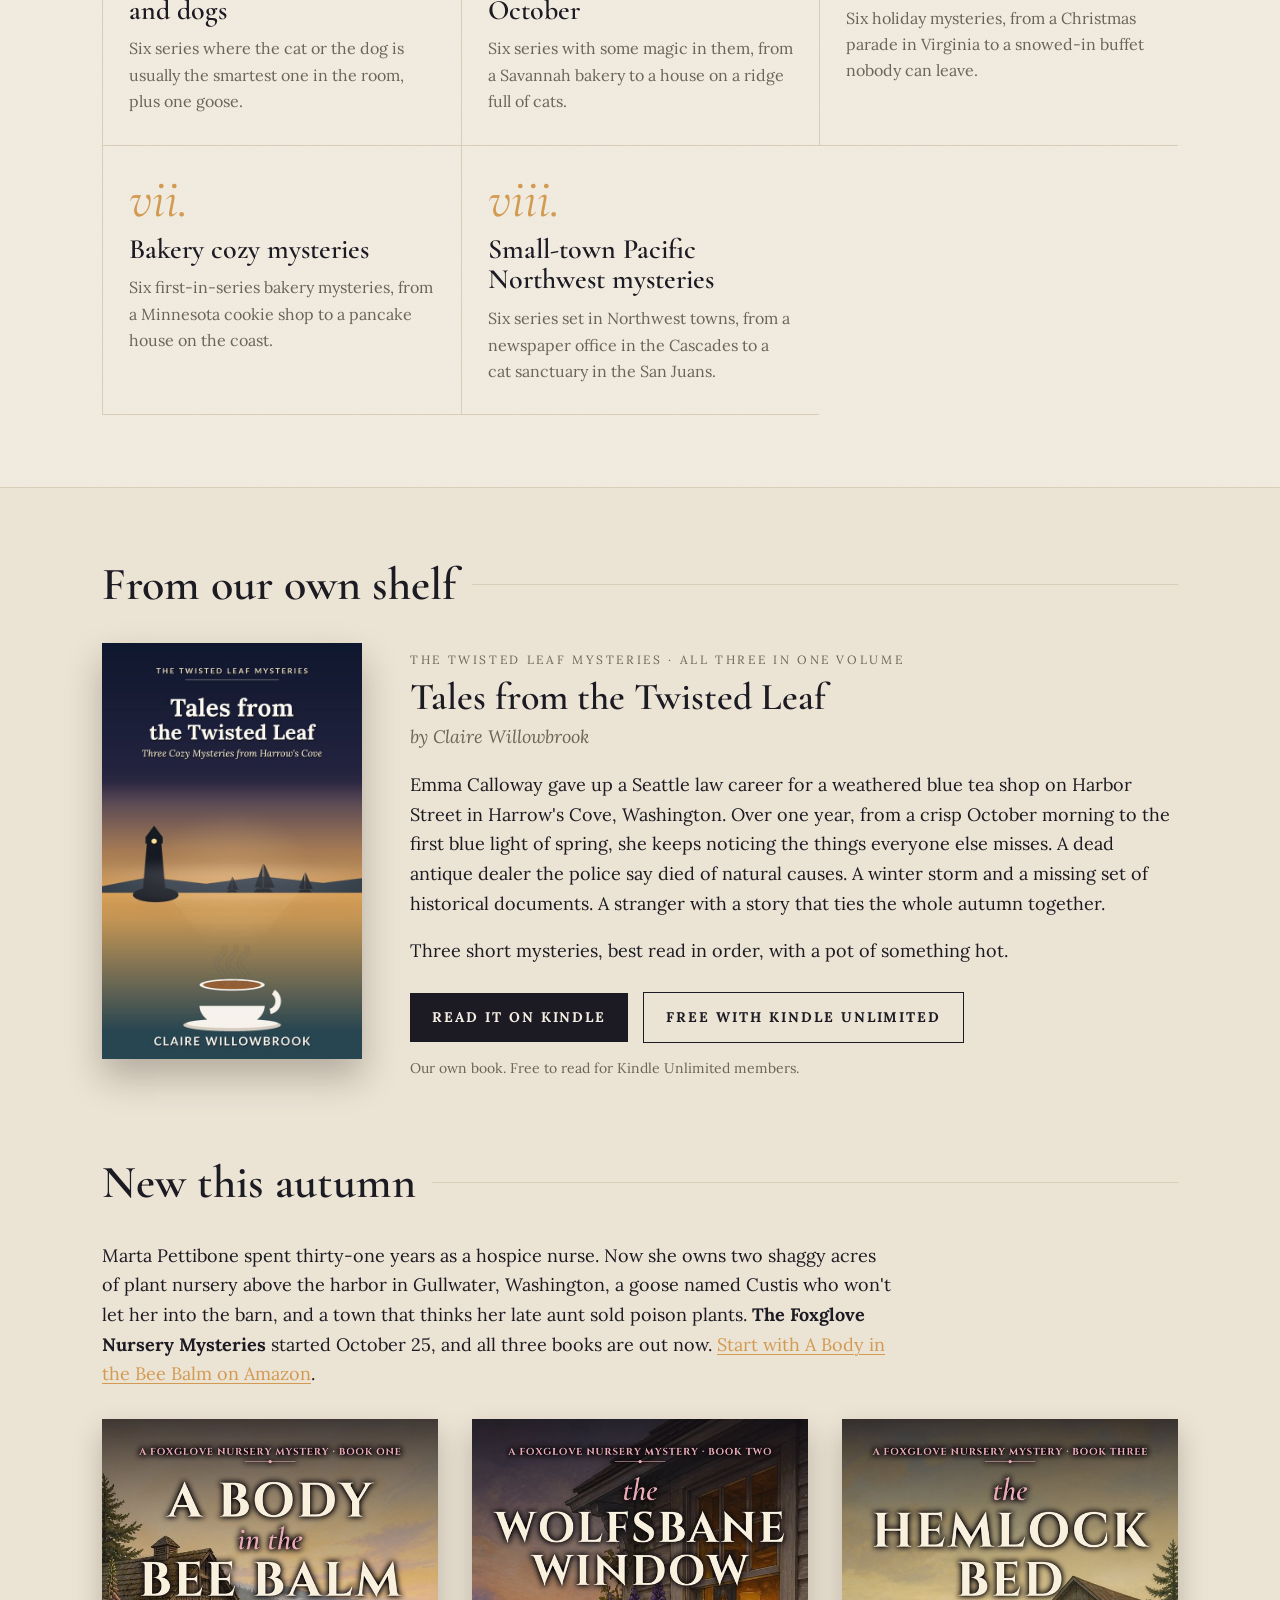
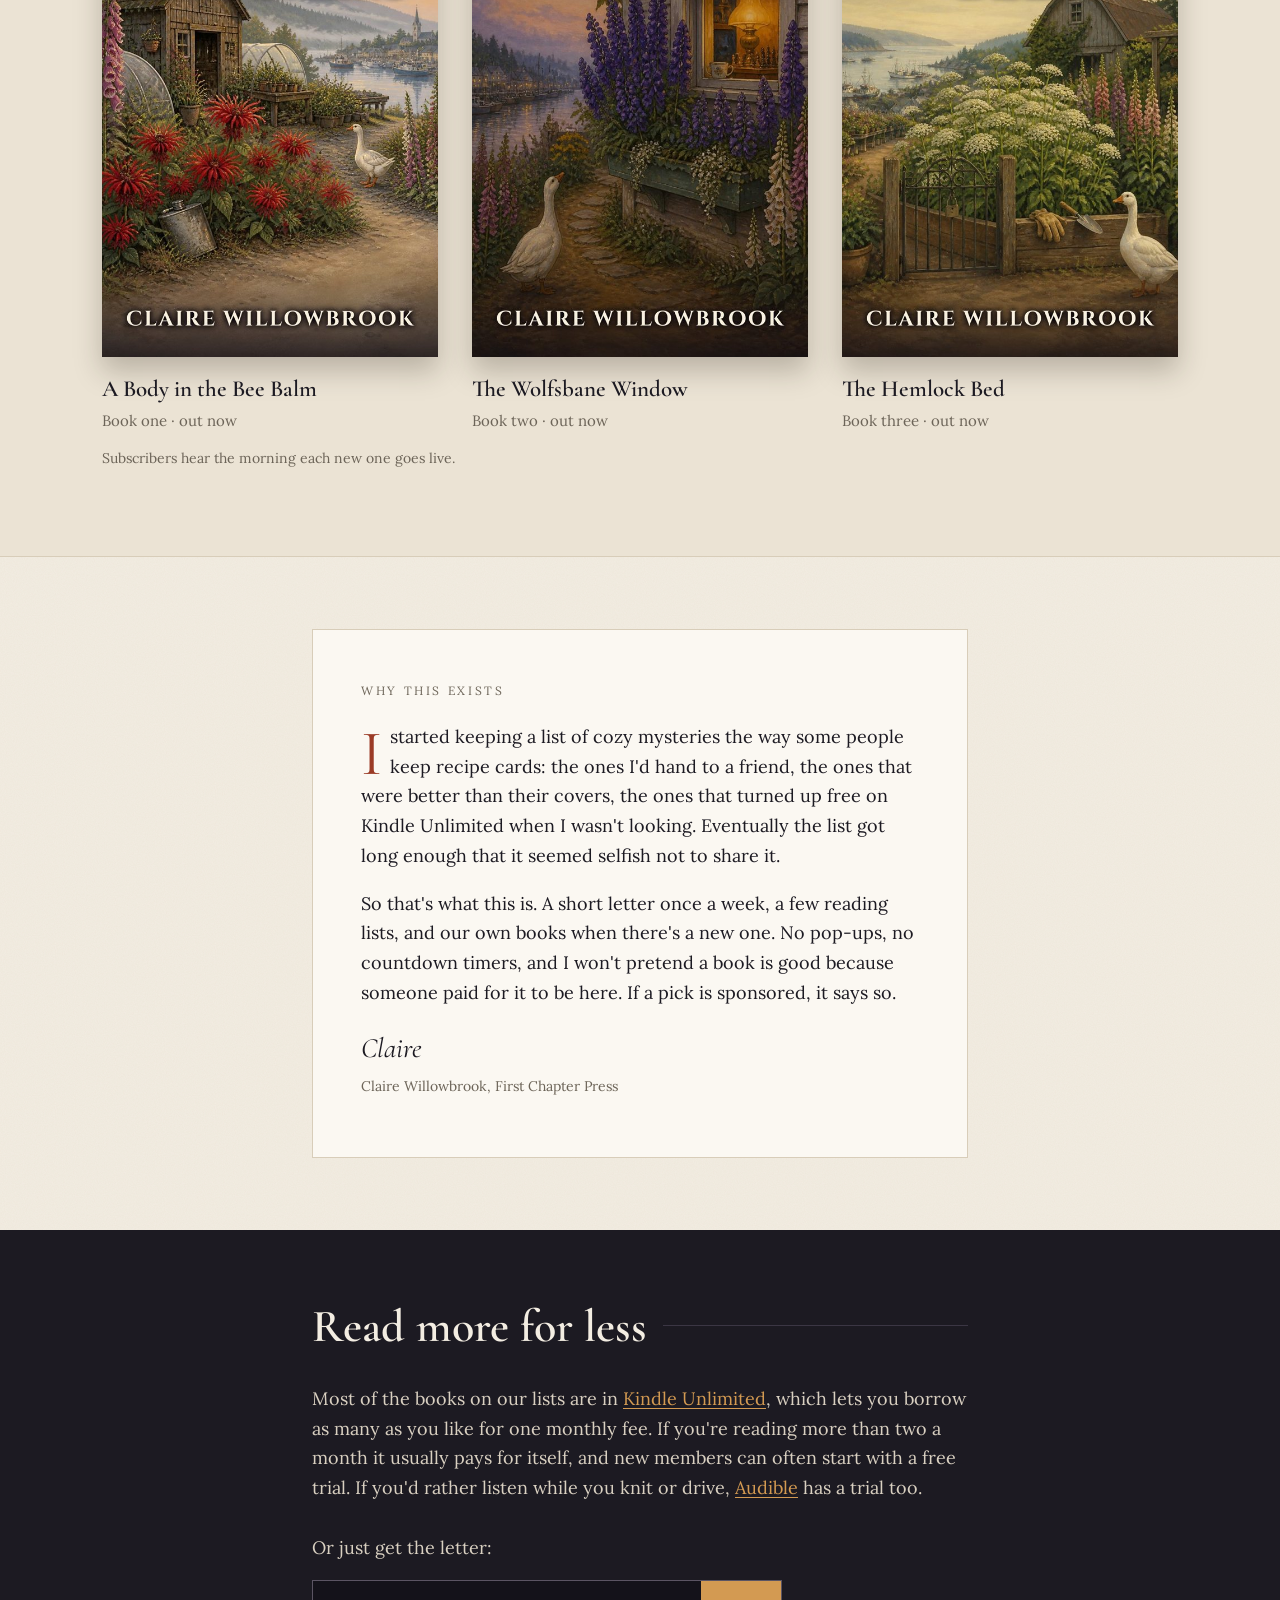
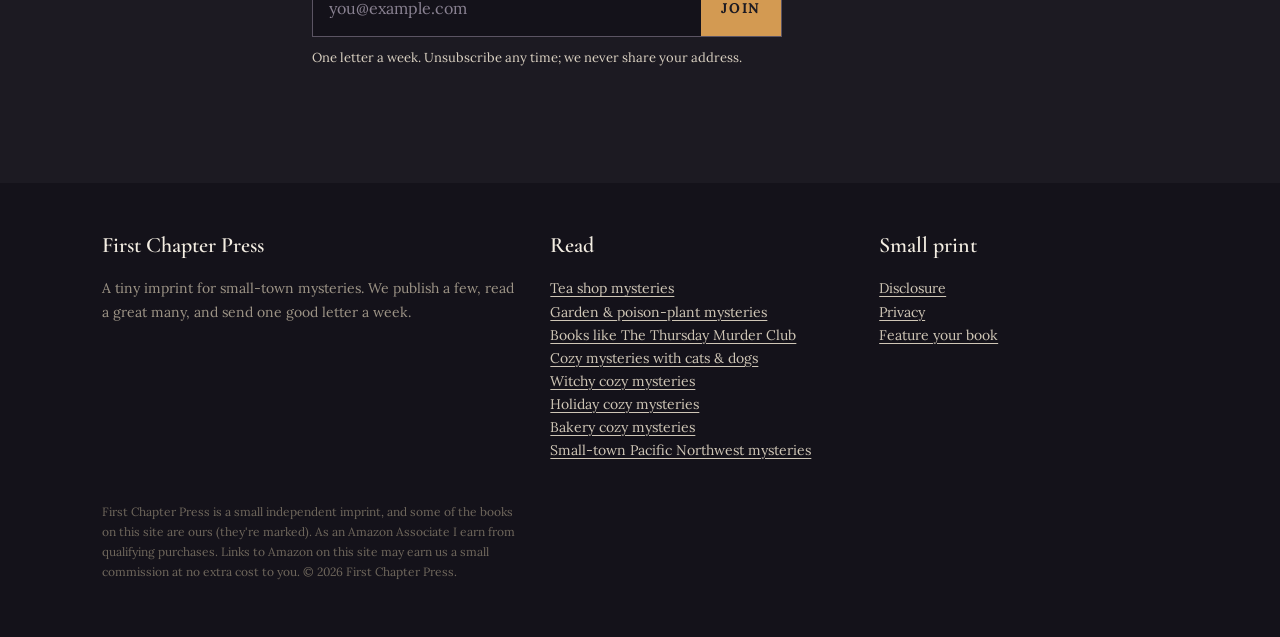
==== commit d813c713: "Add reading list: small-town Pacific Northwest mysteries (+ home card viii, footer, sitemap); Foxglo" ====
--- a/index.html
+++ b/index.html
@@ -54,6 +54,7 @@
     <a class="card" href="/witchy-cozy-mysteries.html"><span class="num">v.</span><h3>Witchy cozy mysteries for October</h3><p>Six series with some magic in them, from a Savannah bakery to a house on a ridge full of cats.</p></a>
     <a class="card" href="/holiday-cozy-mysteries.html"><span class="num">vi.</span><h3>Holiday cozy mysteries</h3><p>Six holiday mysteries, from a Christmas parade in Virginia to a snowed-in buffet nobody can leave.</p></a>
     <a class="card" href="/bakery-cozy-mysteries.html"><span class="num">vii.</span><h3>Bakery cozy mysteries</h3><p>Six first-in-series bakery mysteries, from a Minnesota cookie shop to a pancake house on the coast.</p></a>
+    <a class="card" href="/pacific-northwest-cozy-mysteries.html"><span class="num">viii.</span><h3>Small-town Pacific Northwest mysteries</h3><p>Six series set in Northwest towns, from a newspaper office in the Cascades to a cat sanctuary in the San Juans.</p></a>
   </div>
 </div></section>
 
@@ -75,13 +76,13 @@
 
   <div style="height:64px"></div>
   <div class="rule"><h2>New this autumn</h2></div>
-  <p style="max-width:44em">Marta Pettibone spent thirty-one years as a hospice nurse. Now she owns two shaggy acres of plant nursery above the harbor in Gullwater, Washington, a goose named Custis who won't let her into the barn, and a town that thinks her late aunt sold poison plants. <b>The Foxglove Nursery Mysteries</b> started October 25, and book one is out now. <a href="https://www.amazon.com/dp/B0HP7KBPN3?tag=firstchapterp-20" rel="sponsored noopener" style="color:var(--amber)">See A Body in the Bee Balm on Amazon</a>.</p>
+  <p style="max-width:44em">Marta Pettibone spent thirty-one years as a hospice nurse. Now she owns two shaggy acres of plant nursery above the harbor in Gullwater, Washington, a goose named Custis who won't let her into the barn, and a town that thinks her late aunt sold poison plants. <b>The Foxglove Nursery Mysteries</b> started October 25, and all three books are out now. <a href="https://www.amazon.com/dp/B0HP7KBPN3?tag=firstchapterp-20" rel="sponsored noopener" style="color:var(--amber)">Start with A Body in the Bee Balm on Amazon</a>.</p>
   <div class="trio" style="margin-top:30px">
     <figure><a href="https://www.amazon.com/dp/B0HP7KBPN3?tag=firstchapterp-20" rel="sponsored noopener"><img src="/img/bee-balm.jpg" alt="A Body in the Bee Balm"></a><figcaption><b>A Body in the Bee Balm</b>Book one &middot; out now</figcaption></figure>
-    <figure><img src="/img/wolfsbane-window.jpg" alt="The Wolfsbane Window"><figcaption><b>The Wolfsbane Window</b>Book two &middot; November 1</figcaption></figure>
-    <figure><img src="/img/hemlock-bed.jpg" alt="The Hemlock Bed"><figcaption><b>The Hemlock Bed</b>Book three &middot; November 8</figcaption></figure>
+    <figure><a href="https://www.amazon.com/dp/B0HPZ6QBWP?tag=firstchapterp-20" rel="sponsored noopener"><img src="/img/wolfsbane-window.jpg" alt="The Wolfsbane Window"></a><figcaption><b>The Wolfsbane Window</b>Book two &middot; out now</figcaption></figure>
+    <figure><a href="https://www.amazon.com/dp/B0HDSKDDSM?tag=firstchapterp-20" rel="sponsored noopener"><img src="/img/hemlock-bed.jpg" alt="The Hemlock Bed"></a><figcaption><b>The Hemlock Bed</b>Book three &middot; out now</figcaption></figure>
   </div>
-  <p class="note">Subscribers hear the morning each one goes live, while it's at its launch price.</p>
+  <p class="note">Subscribers hear the morning each new one goes live.</p>
 </div></section>
 
 <section><div class="narrow">
@@ -109,7 +110,7 @@
 
 <footer><div class="wrap">
   <div><h4>First Chapter Press</h4><p>A tiny imprint for small-town mysteries. We publish a few, read a great many, and send one good letter a week.</p></div>
-  <div><h4>Read</h4><p><a href="/tea-shop-mysteries.html">Tea shop mysteries</a><br><a href="/garden-mysteries.html">Garden &amp; poison-plant mysteries</a><br><a href="/books-like-thursday-murder-club.html">Books like The Thursday Murder Club</a><br><a href="/cozy-mysteries-with-cats-and-dogs.html">Cozy mysteries with cats &amp; dogs</a><br><a href="/witchy-cozy-mysteries.html">Witchy cozy mysteries</a><br><a href="/holiday-cozy-mysteries.html">Holiday cozy mysteries</a><br><a href="/bakery-cozy-mysteries.html">Bakery cozy mysteries</a></p></div>
+  <div><h4>Read</h4><p><a href="/tea-shop-mysteries.html">Tea shop mysteries</a><br><a href="/garden-mysteries.html">Garden &amp; poison-plant mysteries</a><br><a href="/books-like-thursday-murder-club.html">Books like The Thursday Murder Club</a><br><a href="/cozy-mysteries-with-cats-and-dogs.html">Cozy mysteries with cats &amp; dogs</a><br><a href="/witchy-cozy-mysteries.html">Witchy cozy mysteries</a><br><a href="/holiday-cozy-mysteries.html">Holiday cozy mysteries</a><br><a href="/bakery-cozy-mysteries.html">Bakery cozy mysteries</a><br><a href="/pacific-northwest-cozy-mysteries.html">Small-town Pacific Northwest mysteries</a></p></div>
   <div><h4>Small print</h4><p><a href="/about.html#disclosure">Disclosure</a><br><a href="/privacy.html">Privacy</a><br><a href="/authors.html">Feature your book</a></p></div>
 </div>
 <div class="wrap"><p style="margin-top:26px;font-size:12px;color:#6f675c">First Chapter Press is a small independent imprint, and some of the books on this site are ours (they&#x27;re marked). As an Amazon Associate I earn from qualifying purchases. Links to Amazon on this site may earn us a small commission at no extra cost to you. &copy; 2026 First Chapter Press.</p></div>
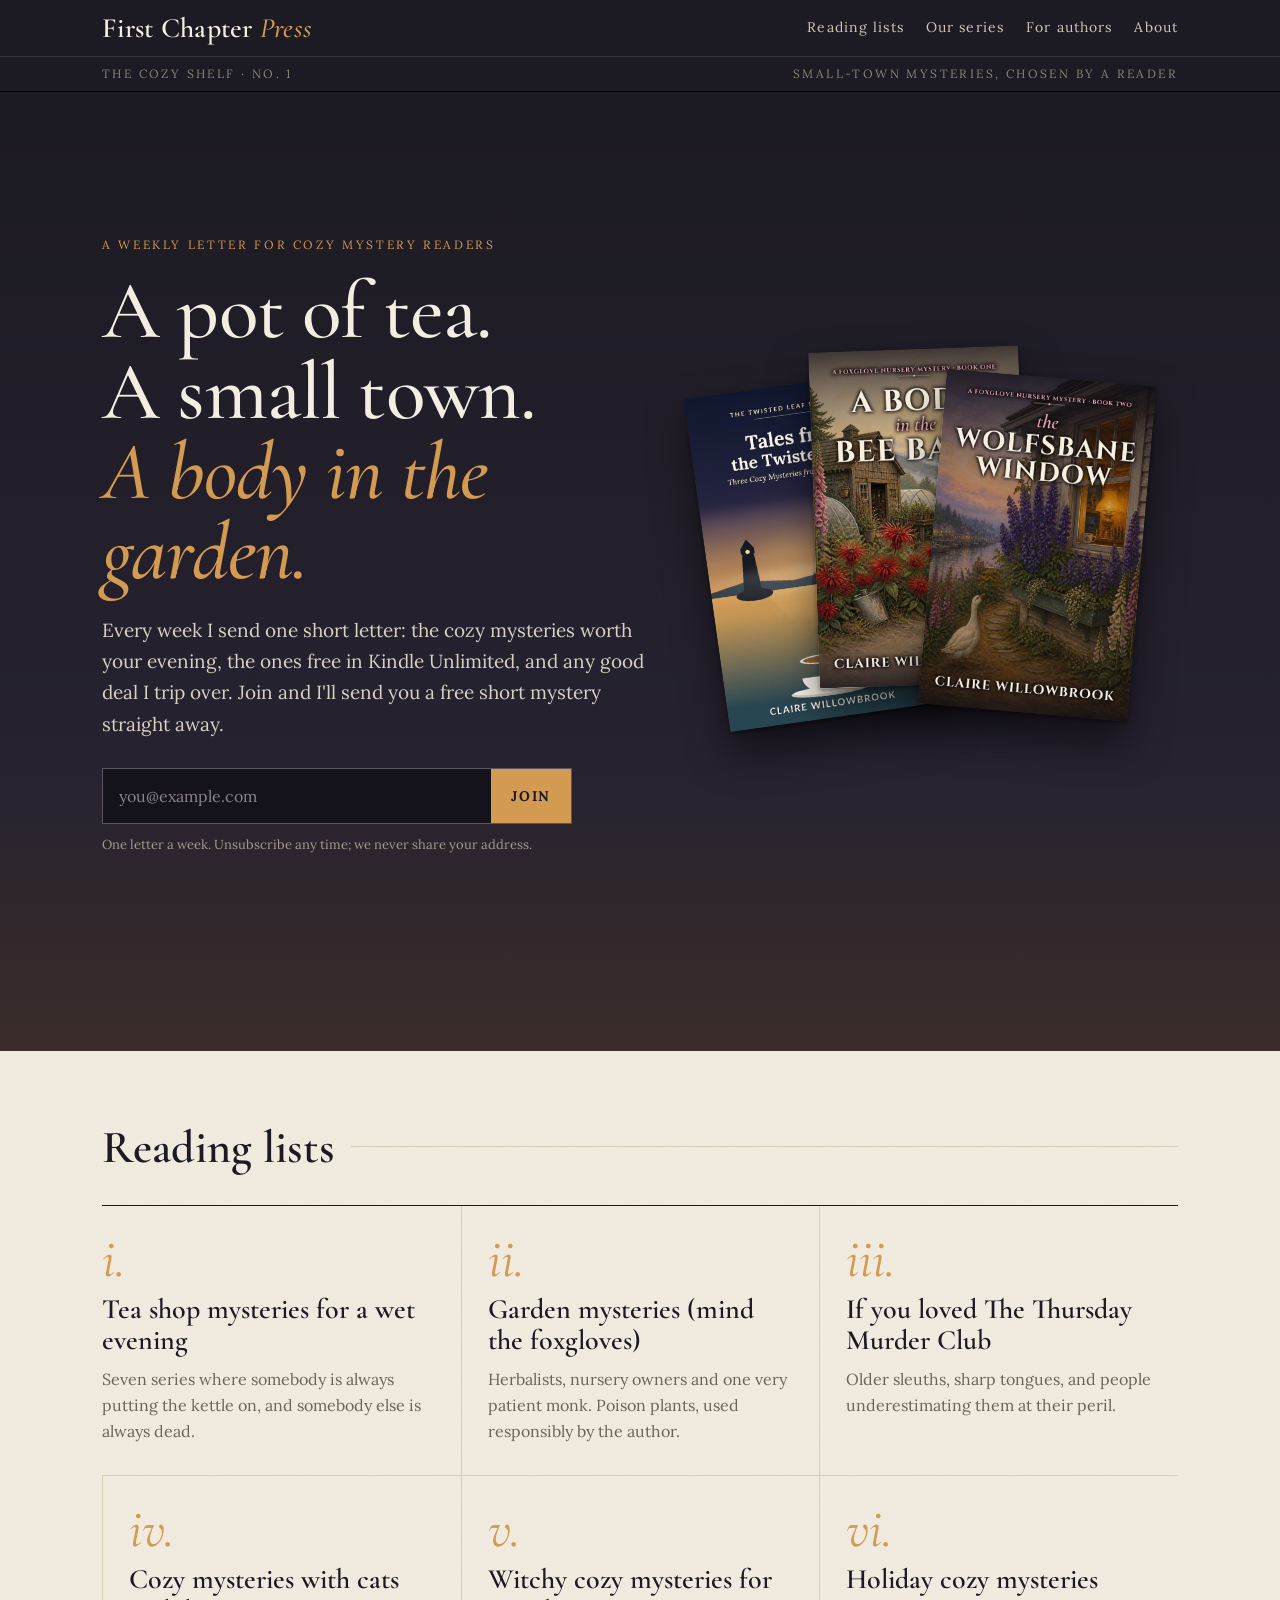
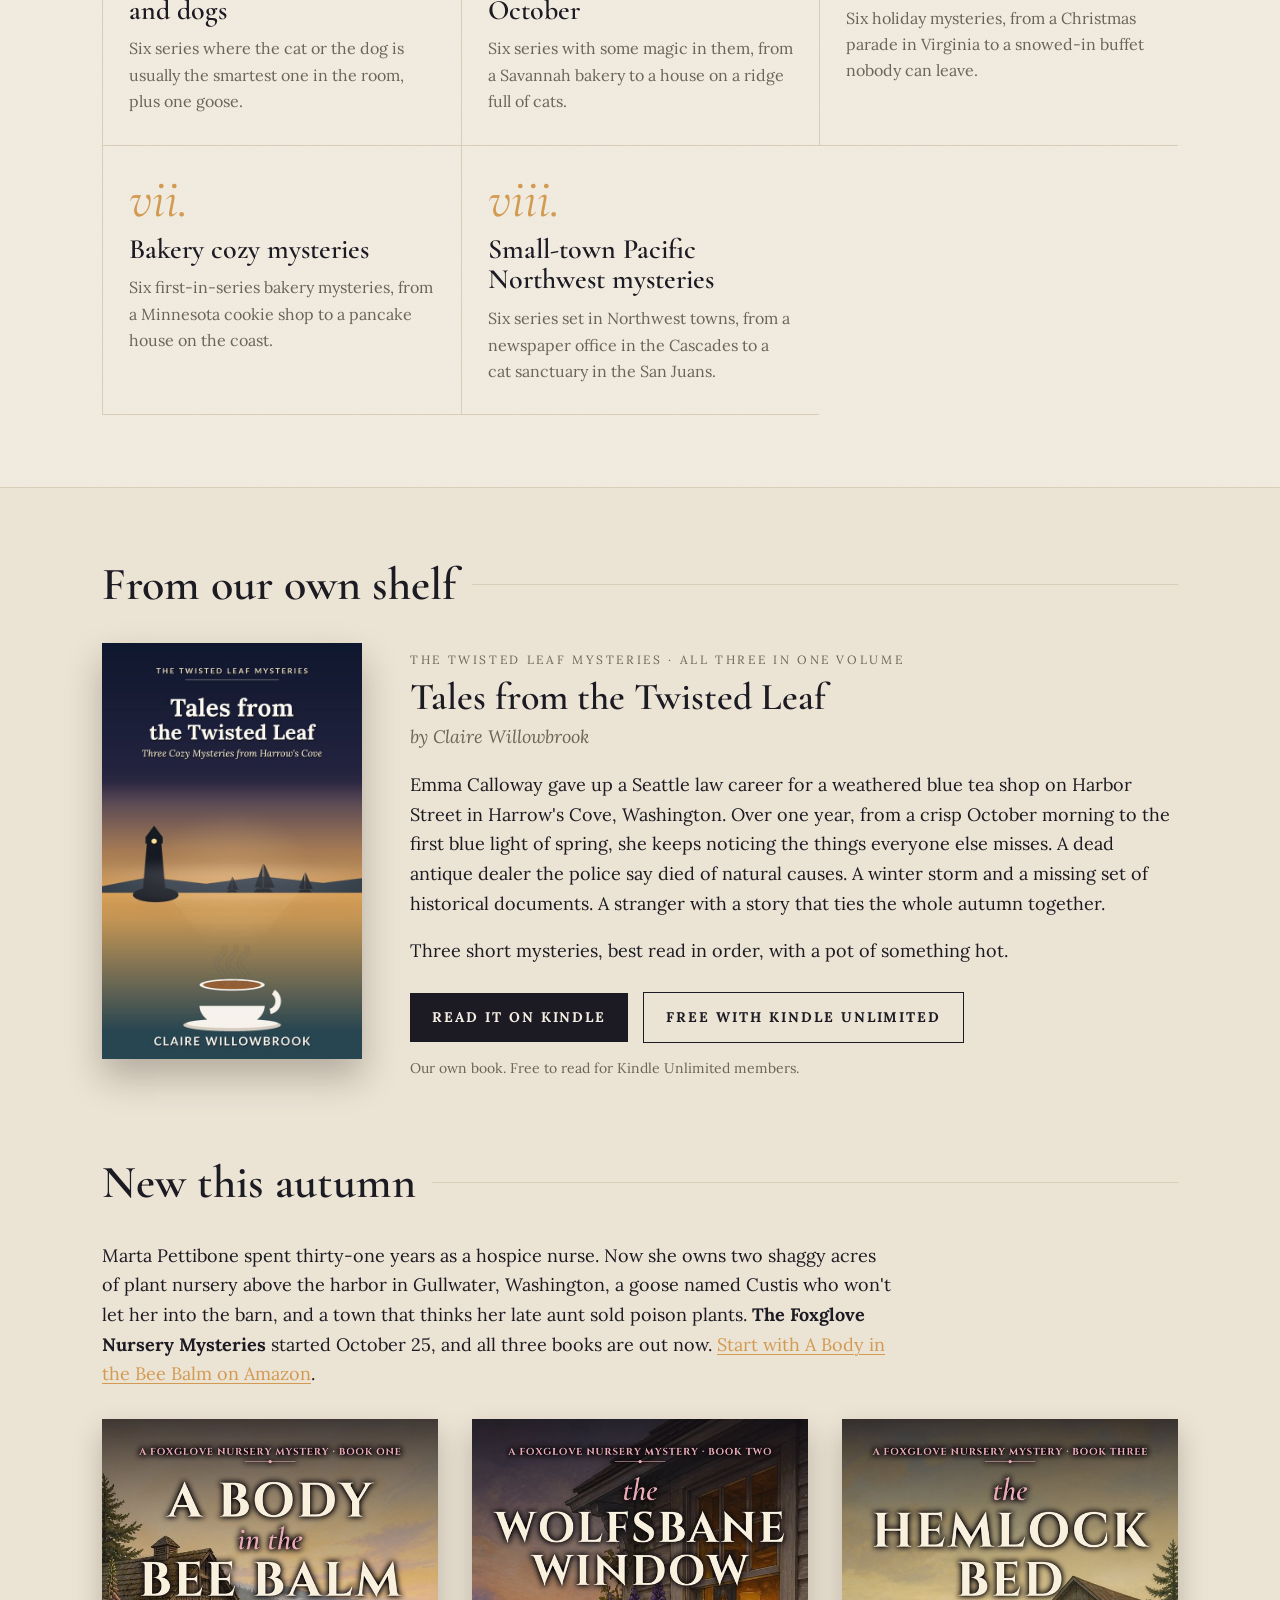
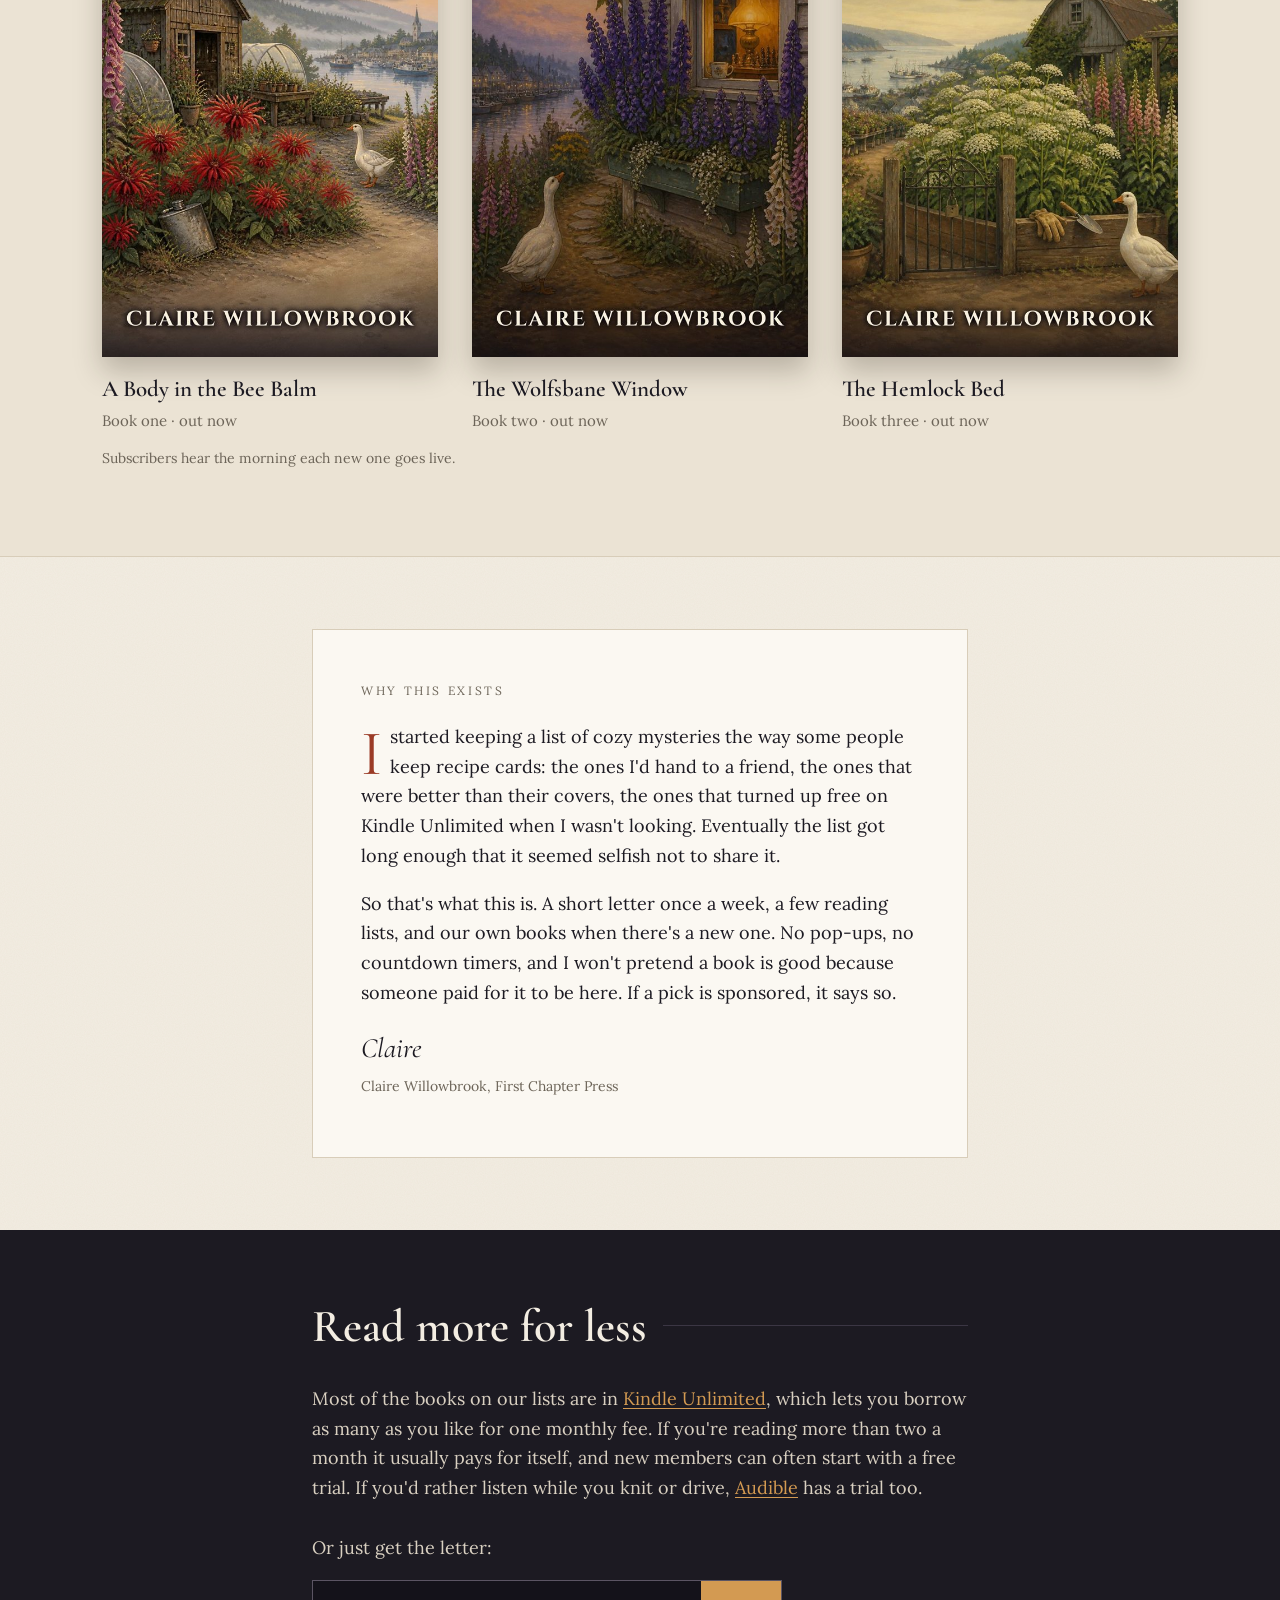
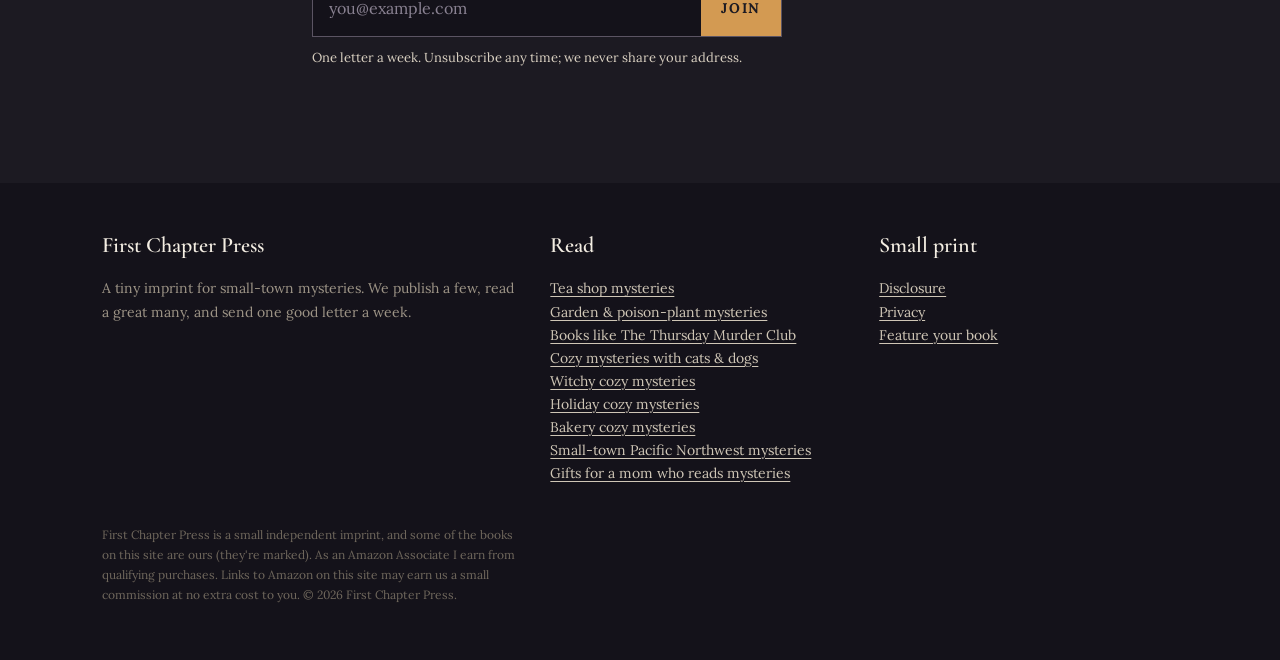
==== commit eee71134: "Add gift guide: Gifts for a mom who reads mysteries (paperback, large print, Kindle gift how-to); fo" ====
--- a/index.html
+++ b/index.html
@@ -110,7 +110,7 @@
 
 <footer><div class="wrap">
   <div><h4>First Chapter Press</h4><p>A tiny imprint for small-town mysteries. We publish a few, read a great many, and send one good letter a week.</p></div>
-  <div><h4>Read</h4><p><a href="/tea-shop-mysteries.html">Tea shop mysteries</a><br><a href="/garden-mysteries.html">Garden &amp; poison-plant mysteries</a><br><a href="/books-like-thursday-murder-club.html">Books like The Thursday Murder Club</a><br><a href="/cozy-mysteries-with-cats-and-dogs.html">Cozy mysteries with cats &amp; dogs</a><br><a href="/witchy-cozy-mysteries.html">Witchy cozy mysteries</a><br><a href="/holiday-cozy-mysteries.html">Holiday cozy mysteries</a><br><a href="/bakery-cozy-mysteries.html">Bakery cozy mysteries</a><br><a href="/pacific-northwest-cozy-mysteries.html">Small-town Pacific Northwest mysteries</a></p></div>
+  <div><h4>Read</h4><p><a href="/tea-shop-mysteries.html">Tea shop mysteries</a><br><a href="/garden-mysteries.html">Garden &amp; poison-plant mysteries</a><br><a href="/books-like-thursday-murder-club.html">Books like The Thursday Murder Club</a><br><a href="/cozy-mysteries-with-cats-and-dogs.html">Cozy mysteries with cats &amp; dogs</a><br><a href="/witchy-cozy-mysteries.html">Witchy cozy mysteries</a><br><a href="/holiday-cozy-mysteries.html">Holiday cozy mysteries</a><br><a href="/bakery-cozy-mysteries.html">Bakery cozy mysteries</a><br><a href="/pacific-northwest-cozy-mysteries.html">Small-town Pacific Northwest mysteries</a><br><a href="/gifts-for-mom.html">Gifts for a mom who reads mysteries</a></p></div>
   <div><h4>Small print</h4><p><a href="/about.html#disclosure">Disclosure</a><br><a href="/privacy.html">Privacy</a><br><a href="/authors.html">Feature your book</a></p></div>
 </div>
 <div class="wrap"><p style="margin-top:26px;font-size:12px;color:#6f675c">First Chapter Press is a small independent imprint, and some of the books on this site are ours (they&#x27;re marked). As an Amazon Associate I earn from qualifying purchases. Links to Amazon on this site may earn us a small commission at no extra cost to you. &copy; 2026 First Chapter Press.</p></div>
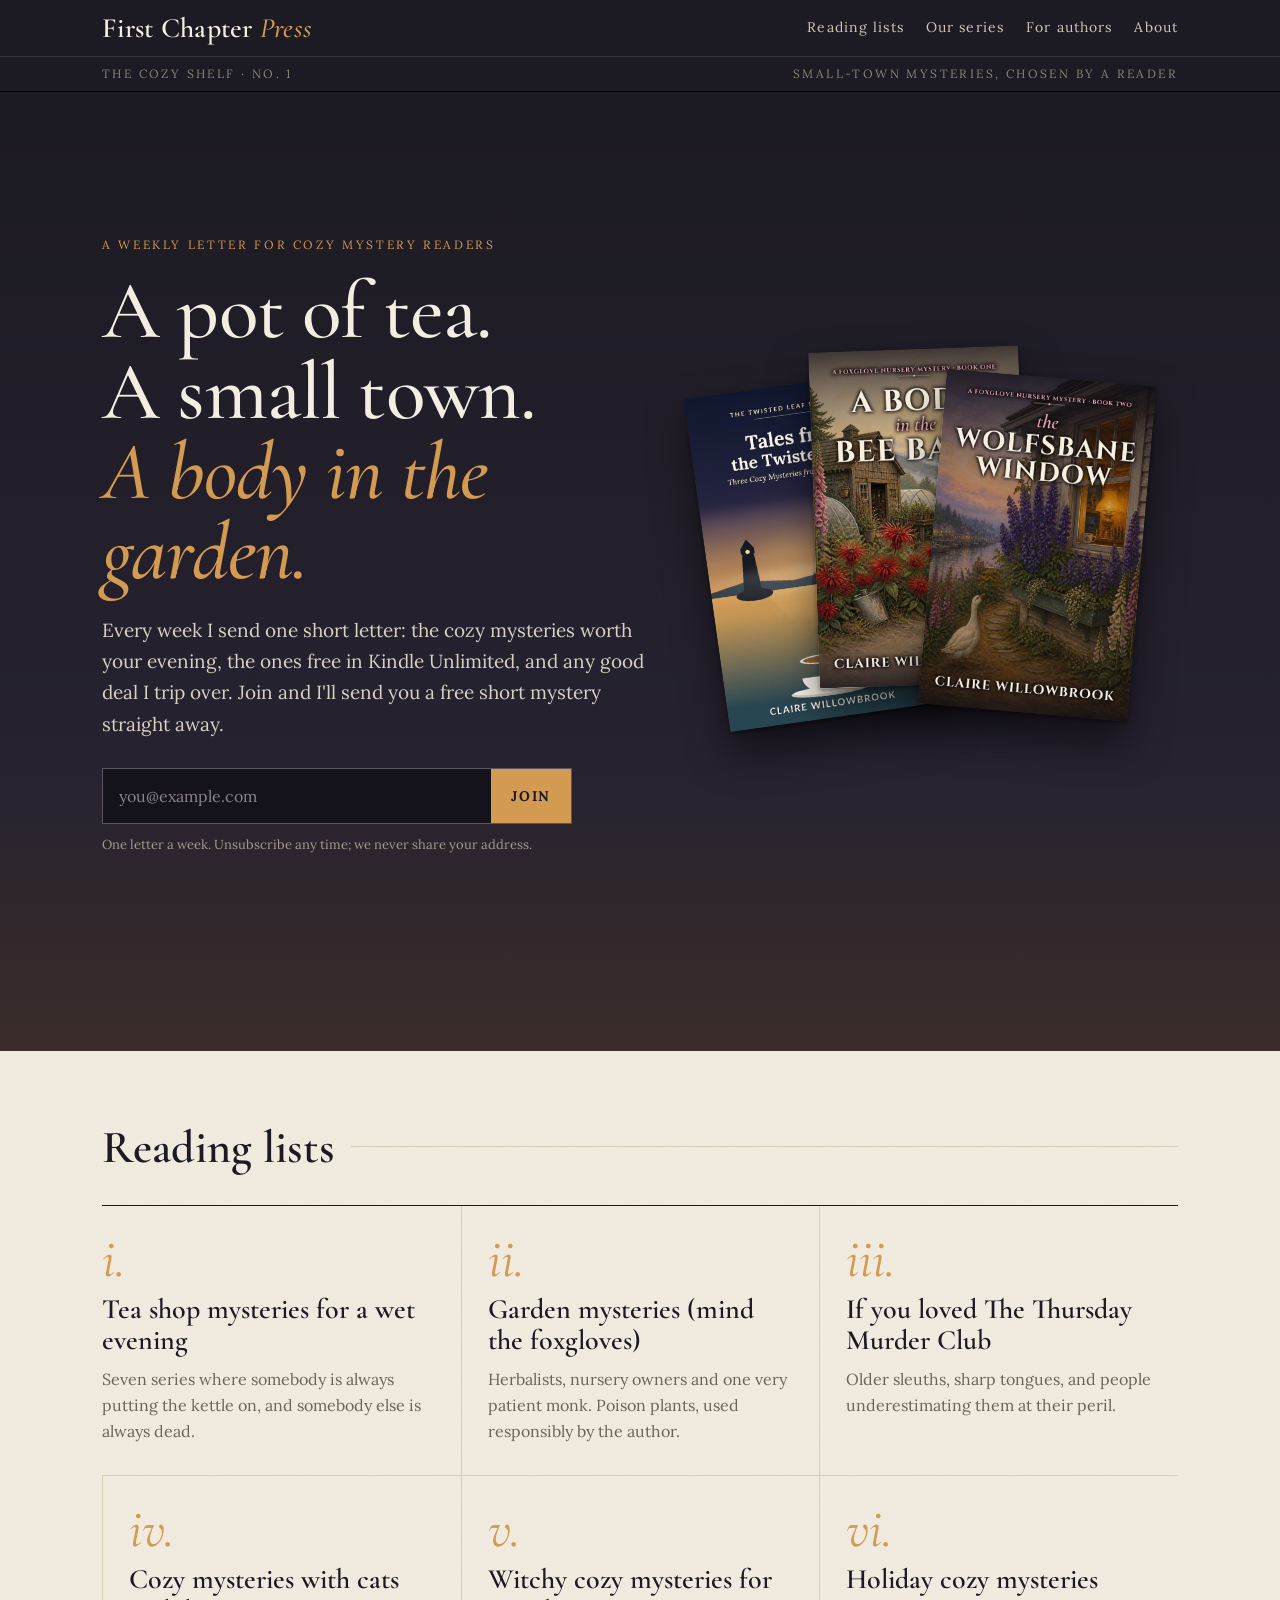
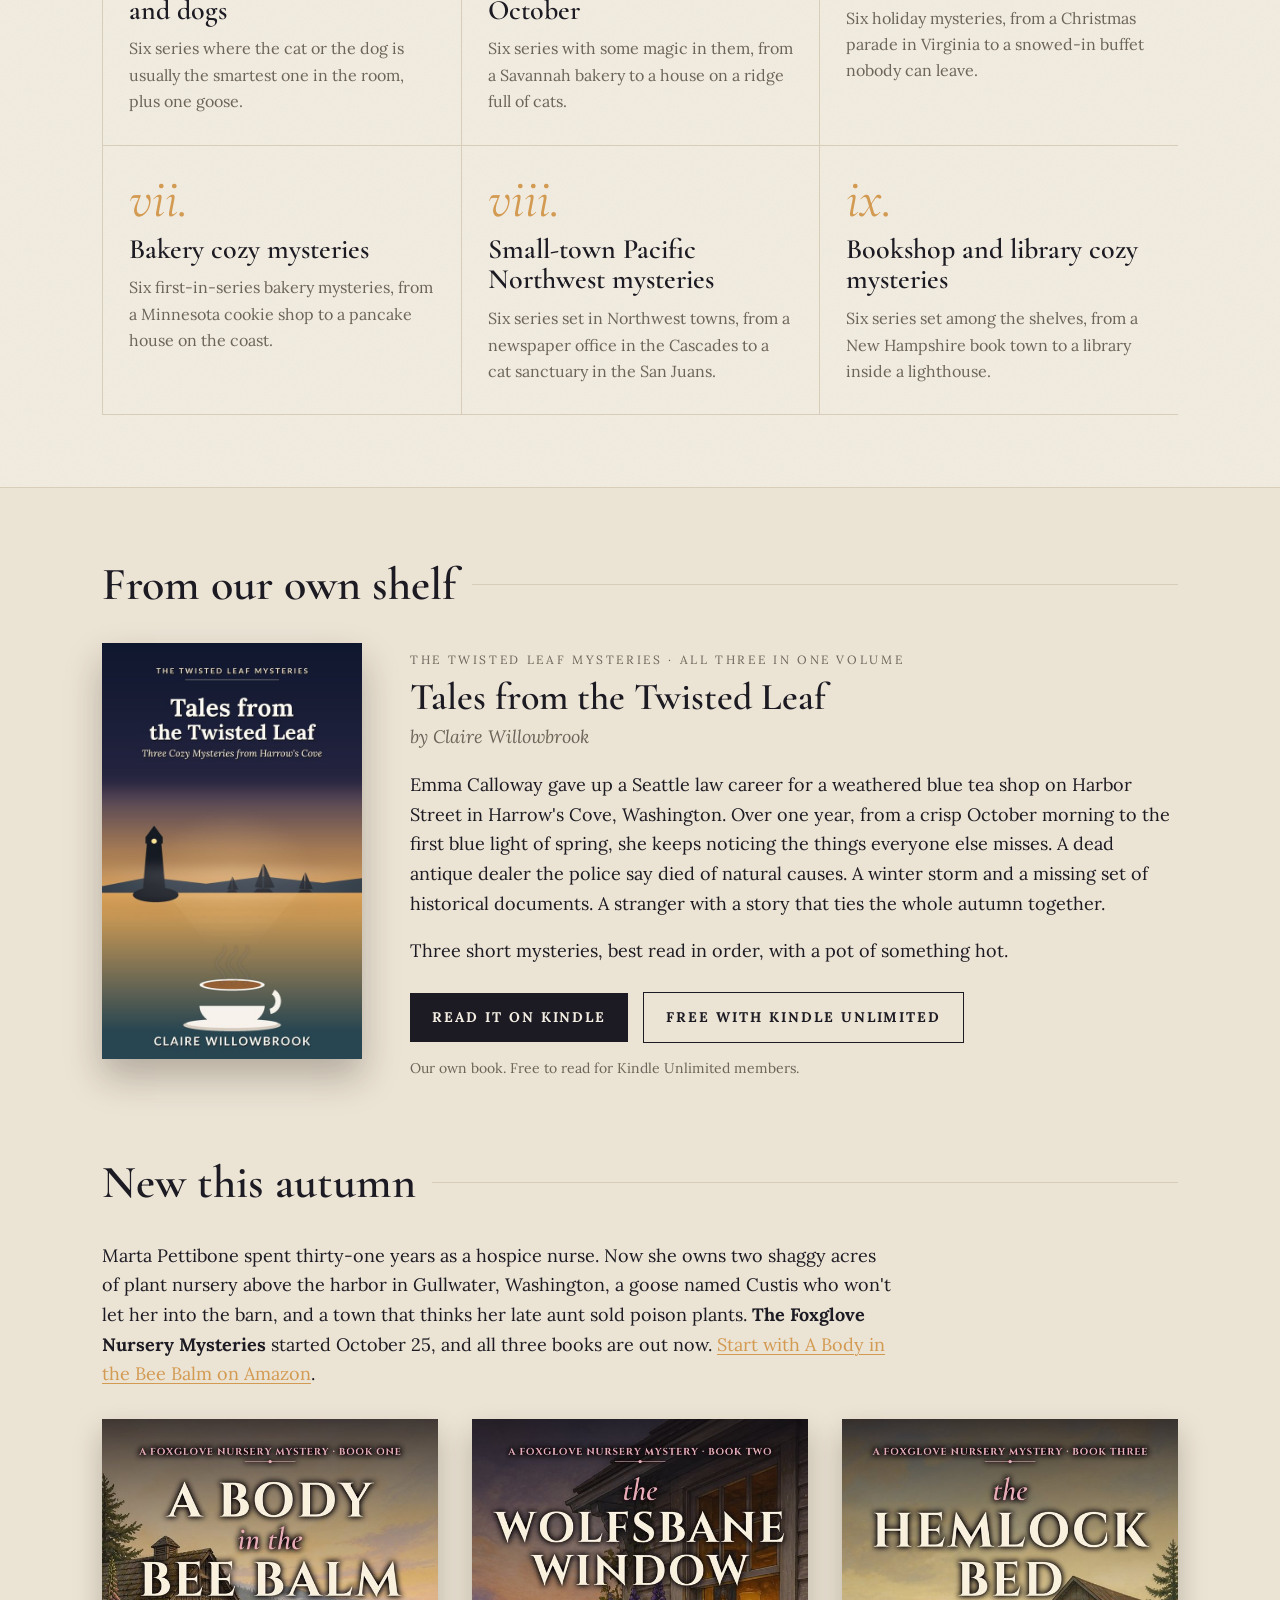
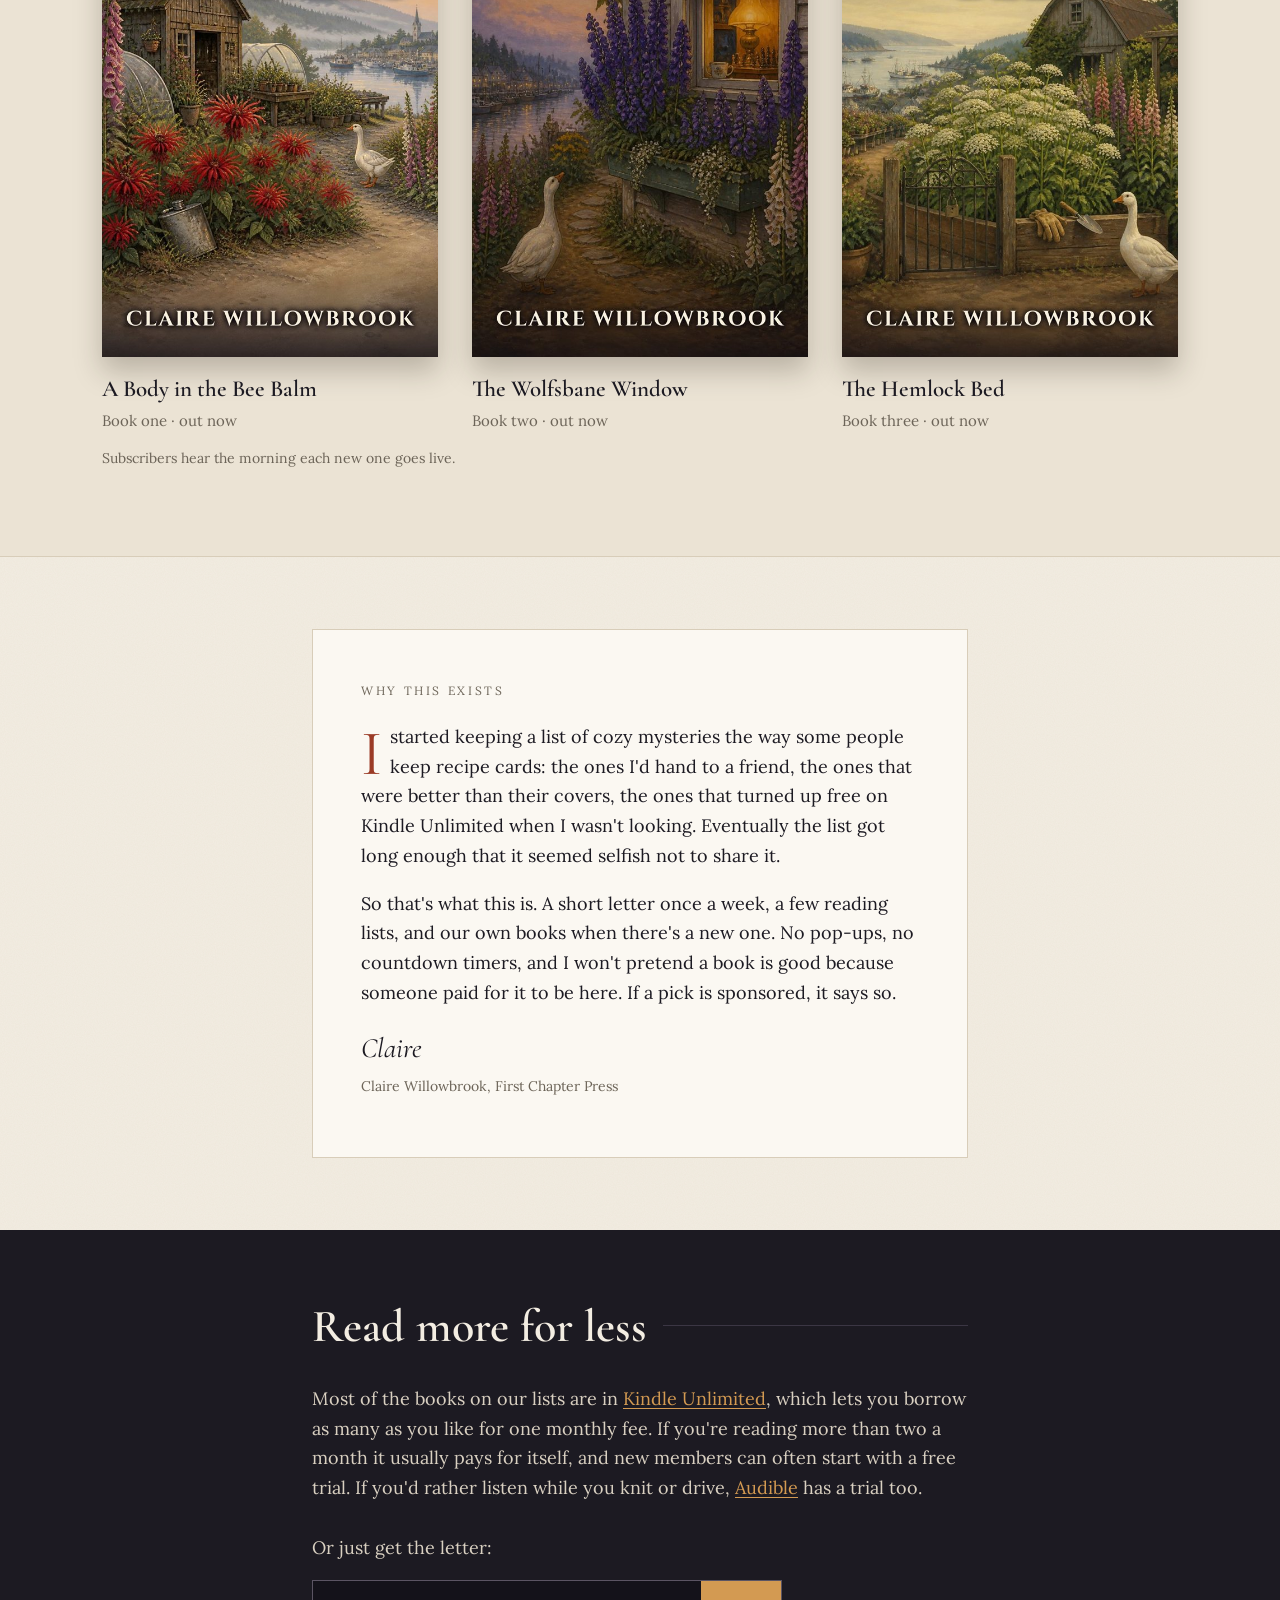
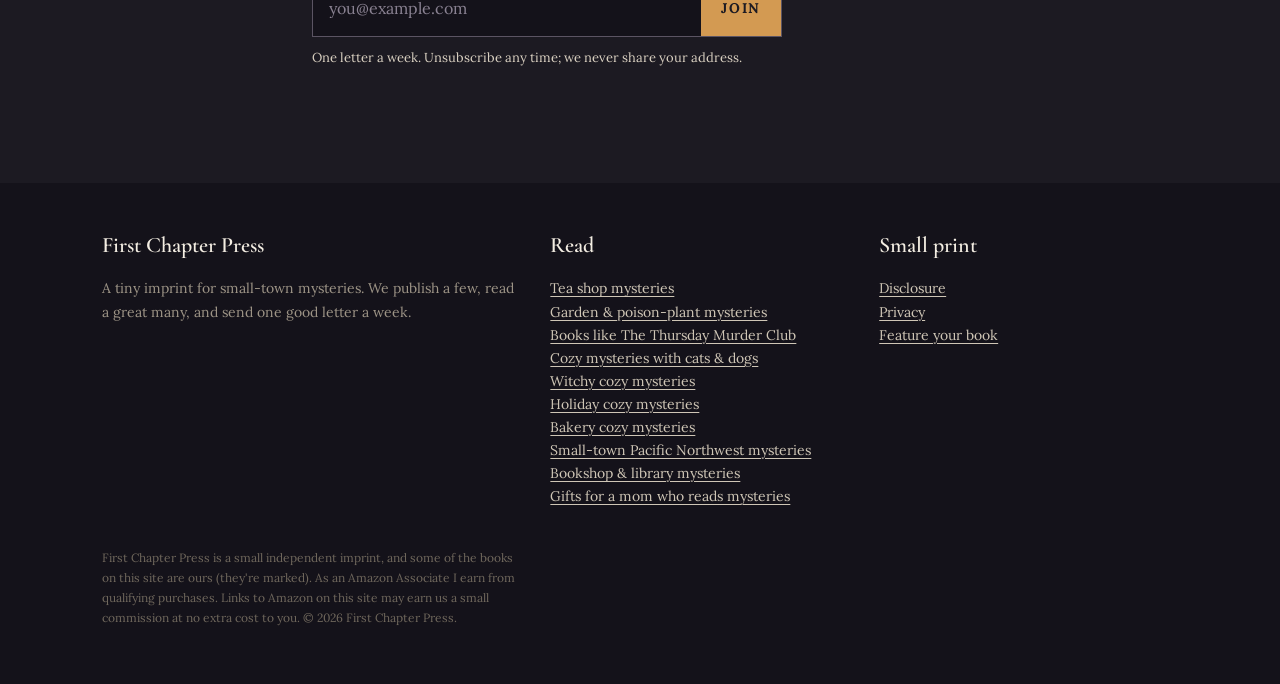
==== commit 5c674791: "Add reading list: bookshop and library cozy mysteries (+ home card ix, footer, sitemap)" ====
--- a/index.html
+++ b/index.html
@@ -55,6 +55,7 @@
     <a class="card" href="/holiday-cozy-mysteries.html"><span class="num">vi.</span><h3>Holiday cozy mysteries</h3><p>Six holiday mysteries, from a Christmas parade in Virginia to a snowed-in buffet nobody can leave.</p></a>
     <a class="card" href="/bakery-cozy-mysteries.html"><span class="num">vii.</span><h3>Bakery cozy mysteries</h3><p>Six first-in-series bakery mysteries, from a Minnesota cookie shop to a pancake house on the coast.</p></a>
     <a class="card" href="/pacific-northwest-cozy-mysteries.html"><span class="num">viii.</span><h3>Small-town Pacific Northwest mysteries</h3><p>Six series set in Northwest towns, from a newspaper office in the Cascades to a cat sanctuary in the San Juans.</p></a>
+    <a class="card" href="/bookshop-library-cozy-mysteries.html"><span class="num">ix.</span><h3>Bookshop and library cozy mysteries</h3><p>Six series set among the shelves, from a New Hampshire book town to a library inside a lighthouse.</p></a>
   </div>
 </div></section>
 
@@ -110,7 +111,7 @@
 
 <footer><div class="wrap">
   <div><h4>First Chapter Press</h4><p>A tiny imprint for small-town mysteries. We publish a few, read a great many, and send one good letter a week.</p></div>
-  <div><h4>Read</h4><p><a href="/tea-shop-mysteries.html">Tea shop mysteries</a><br><a href="/garden-mysteries.html">Garden &amp; poison-plant mysteries</a><br><a href="/books-like-thursday-murder-club.html">Books like The Thursday Murder Club</a><br><a href="/cozy-mysteries-with-cats-and-dogs.html">Cozy mysteries with cats &amp; dogs</a><br><a href="/witchy-cozy-mysteries.html">Witchy cozy mysteries</a><br><a href="/holiday-cozy-mysteries.html">Holiday cozy mysteries</a><br><a href="/bakery-cozy-mysteries.html">Bakery cozy mysteries</a><br><a href="/pacific-northwest-cozy-mysteries.html">Small-town Pacific Northwest mysteries</a><br><a href="/gifts-for-mom.html">Gifts for a mom who reads mysteries</a></p></div>
+  <div><h4>Read</h4><p><a href="/tea-shop-mysteries.html">Tea shop mysteries</a><br><a href="/garden-mysteries.html">Garden &amp; poison-plant mysteries</a><br><a href="/books-like-thursday-murder-club.html">Books like The Thursday Murder Club</a><br><a href="/cozy-mysteries-with-cats-and-dogs.html">Cozy mysteries with cats &amp; dogs</a><br><a href="/witchy-cozy-mysteries.html">Witchy cozy mysteries</a><br><a href="/holiday-cozy-mysteries.html">Holiday cozy mysteries</a><br><a href="/bakery-cozy-mysteries.html">Bakery cozy mysteries</a><br><a href="/pacific-northwest-cozy-mysteries.html">Small-town Pacific Northwest mysteries</a><br><a href="/bookshop-library-cozy-mysteries.html">Bookshop &amp; library mysteries</a><br><a href="/gifts-for-mom.html">Gifts for a mom who reads mysteries</a></p></div>
   <div><h4>Small print</h4><p><a href="/about.html#disclosure">Disclosure</a><br><a href="/privacy.html">Privacy</a><br><a href="/authors.html">Feature your book</a></p></div>
 </div>
 <div class="wrap"><p style="margin-top:26px;font-size:12px;color:#6f675c">First Chapter Press is a small independent imprint, and some of the books on this site are ours (they&#x27;re marked). As an Amazon Associate I earn from qualifying purchases. Links to Amazon on this site may earn us a small commission at no extra cost to you. &copy; 2026 First Chapter Press.</p></div>
